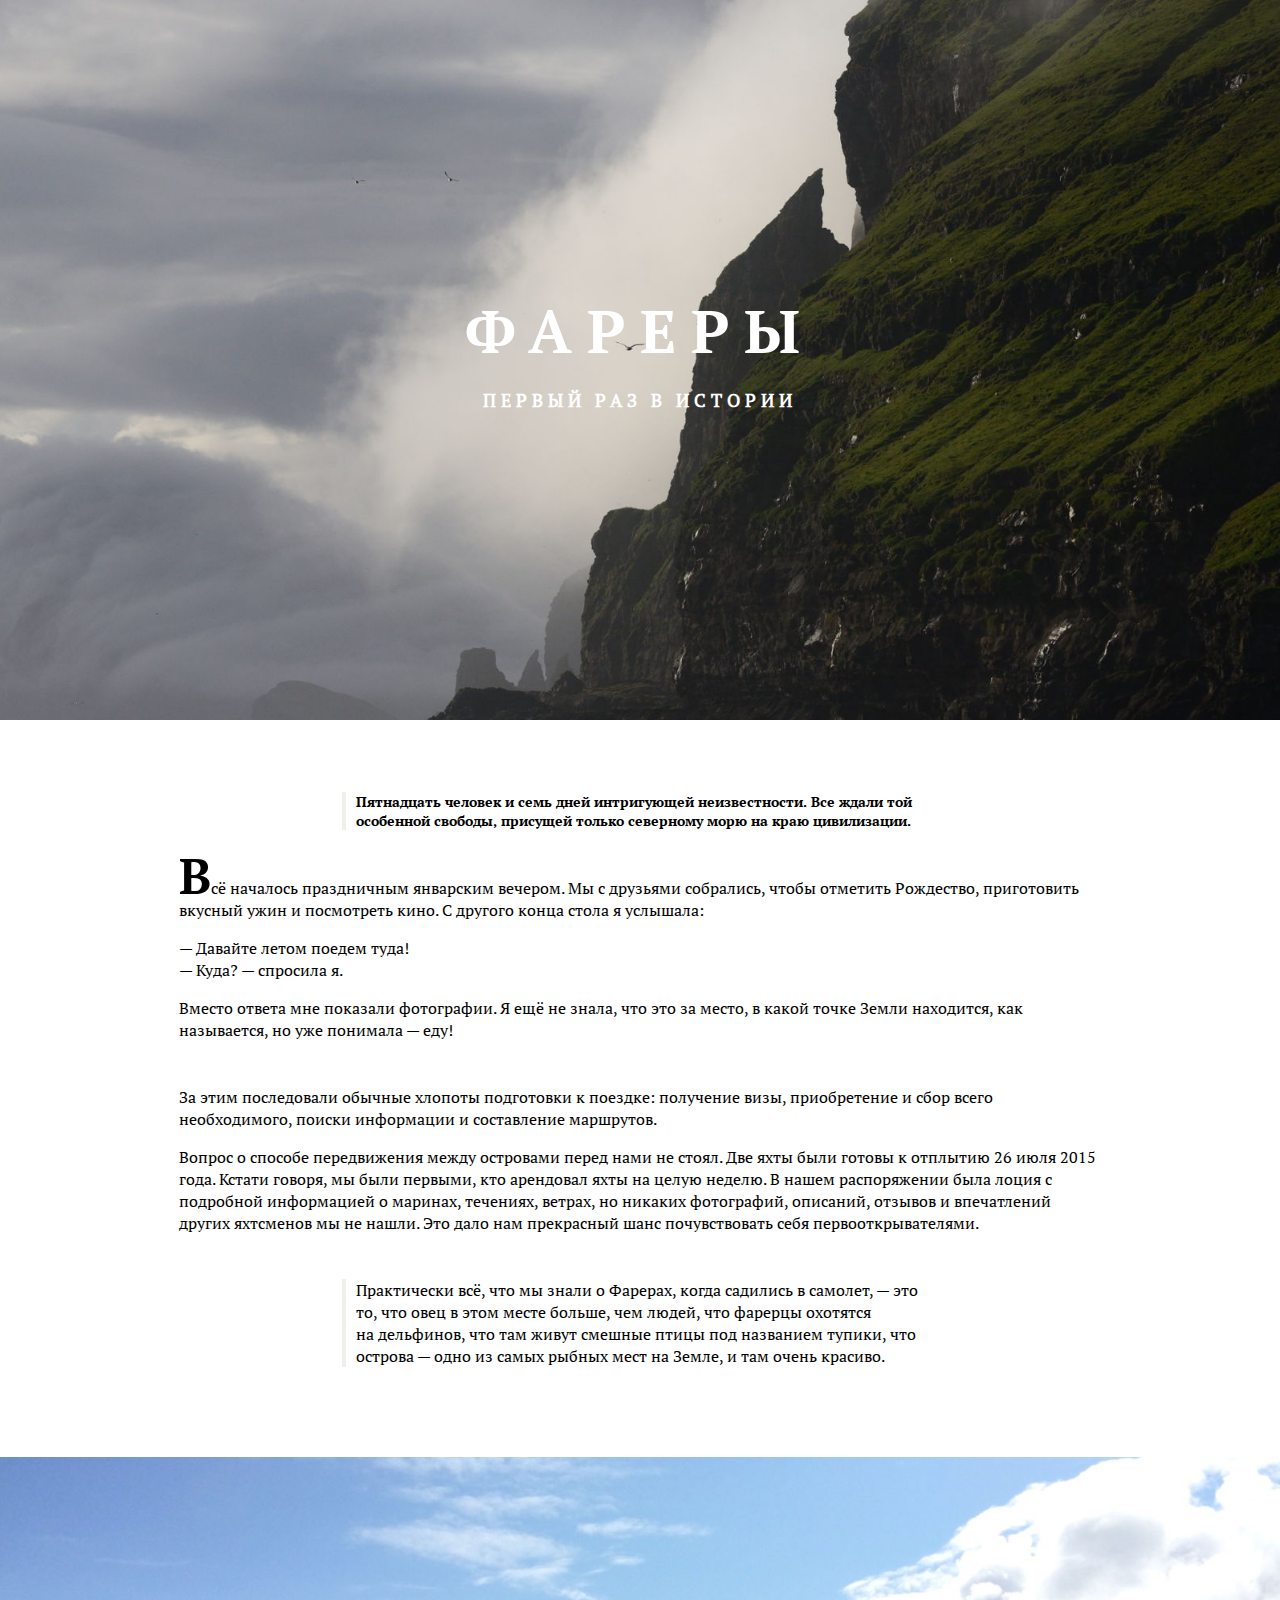
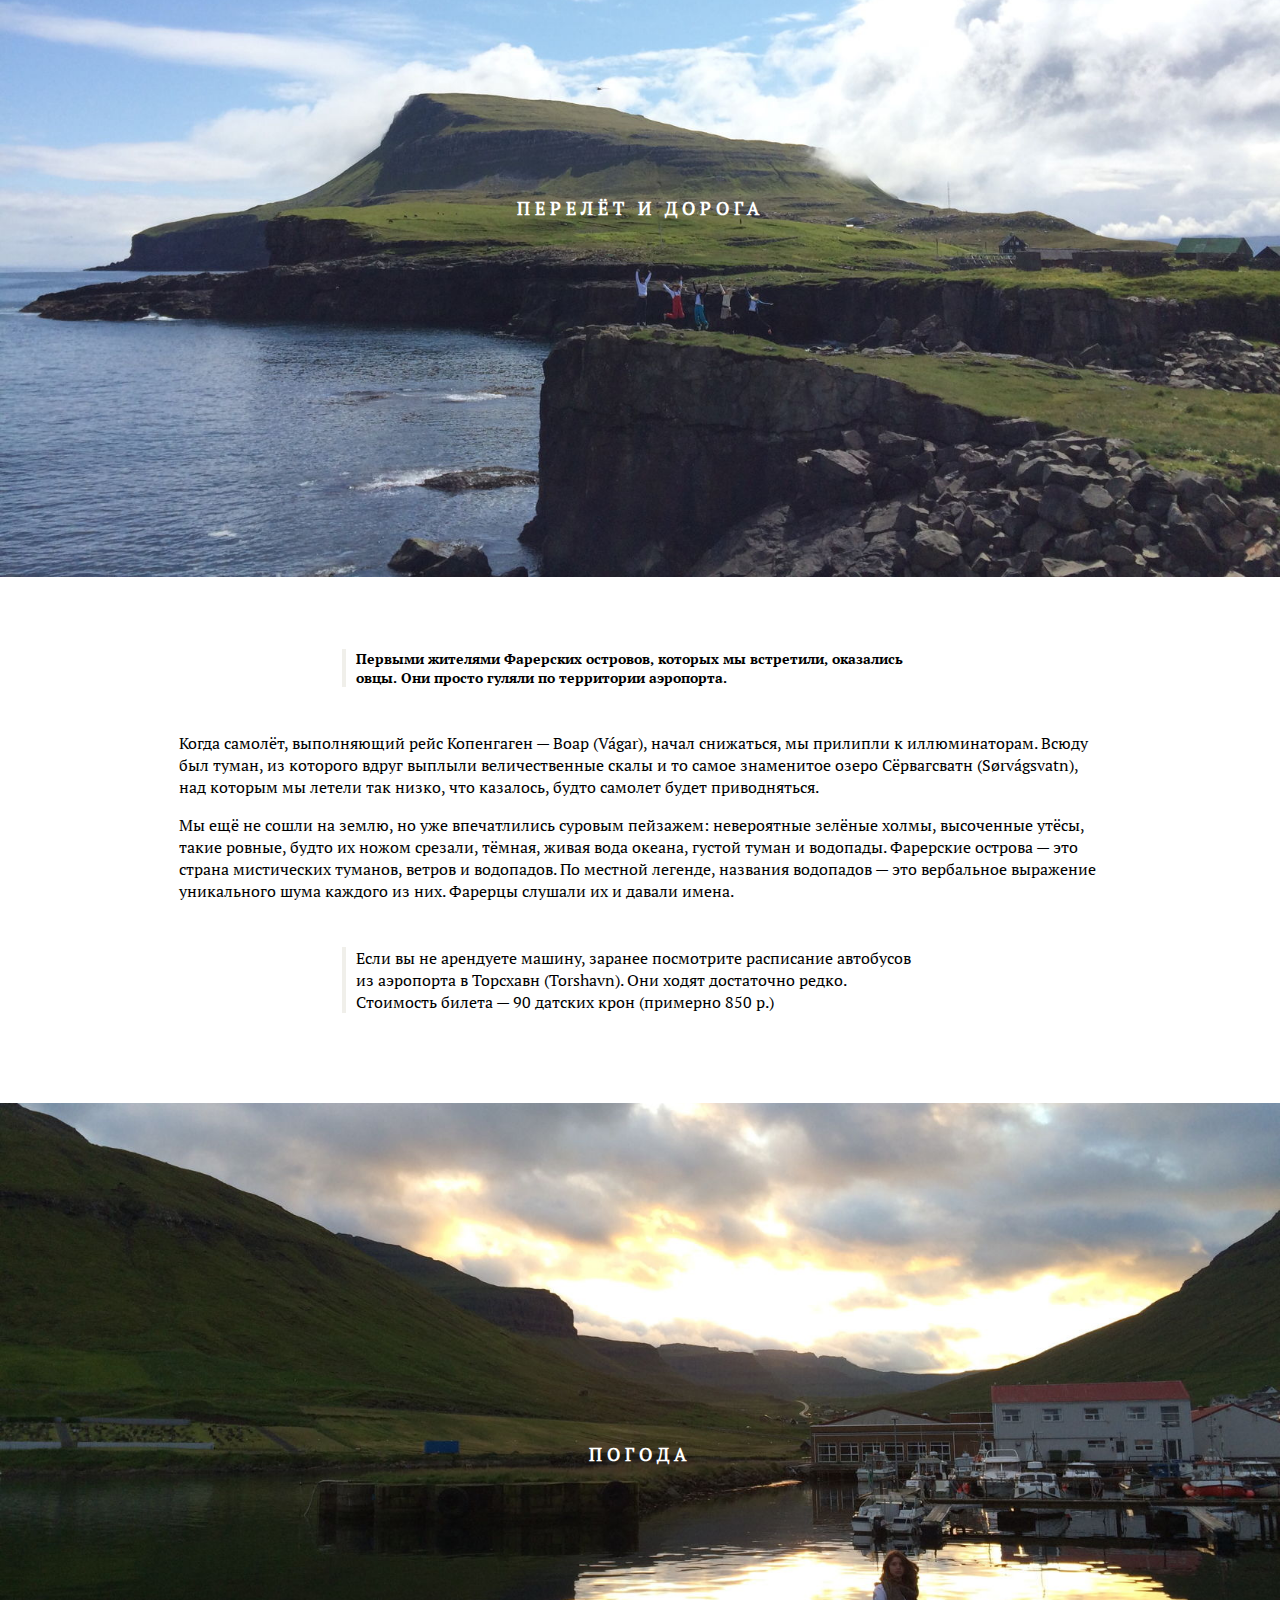
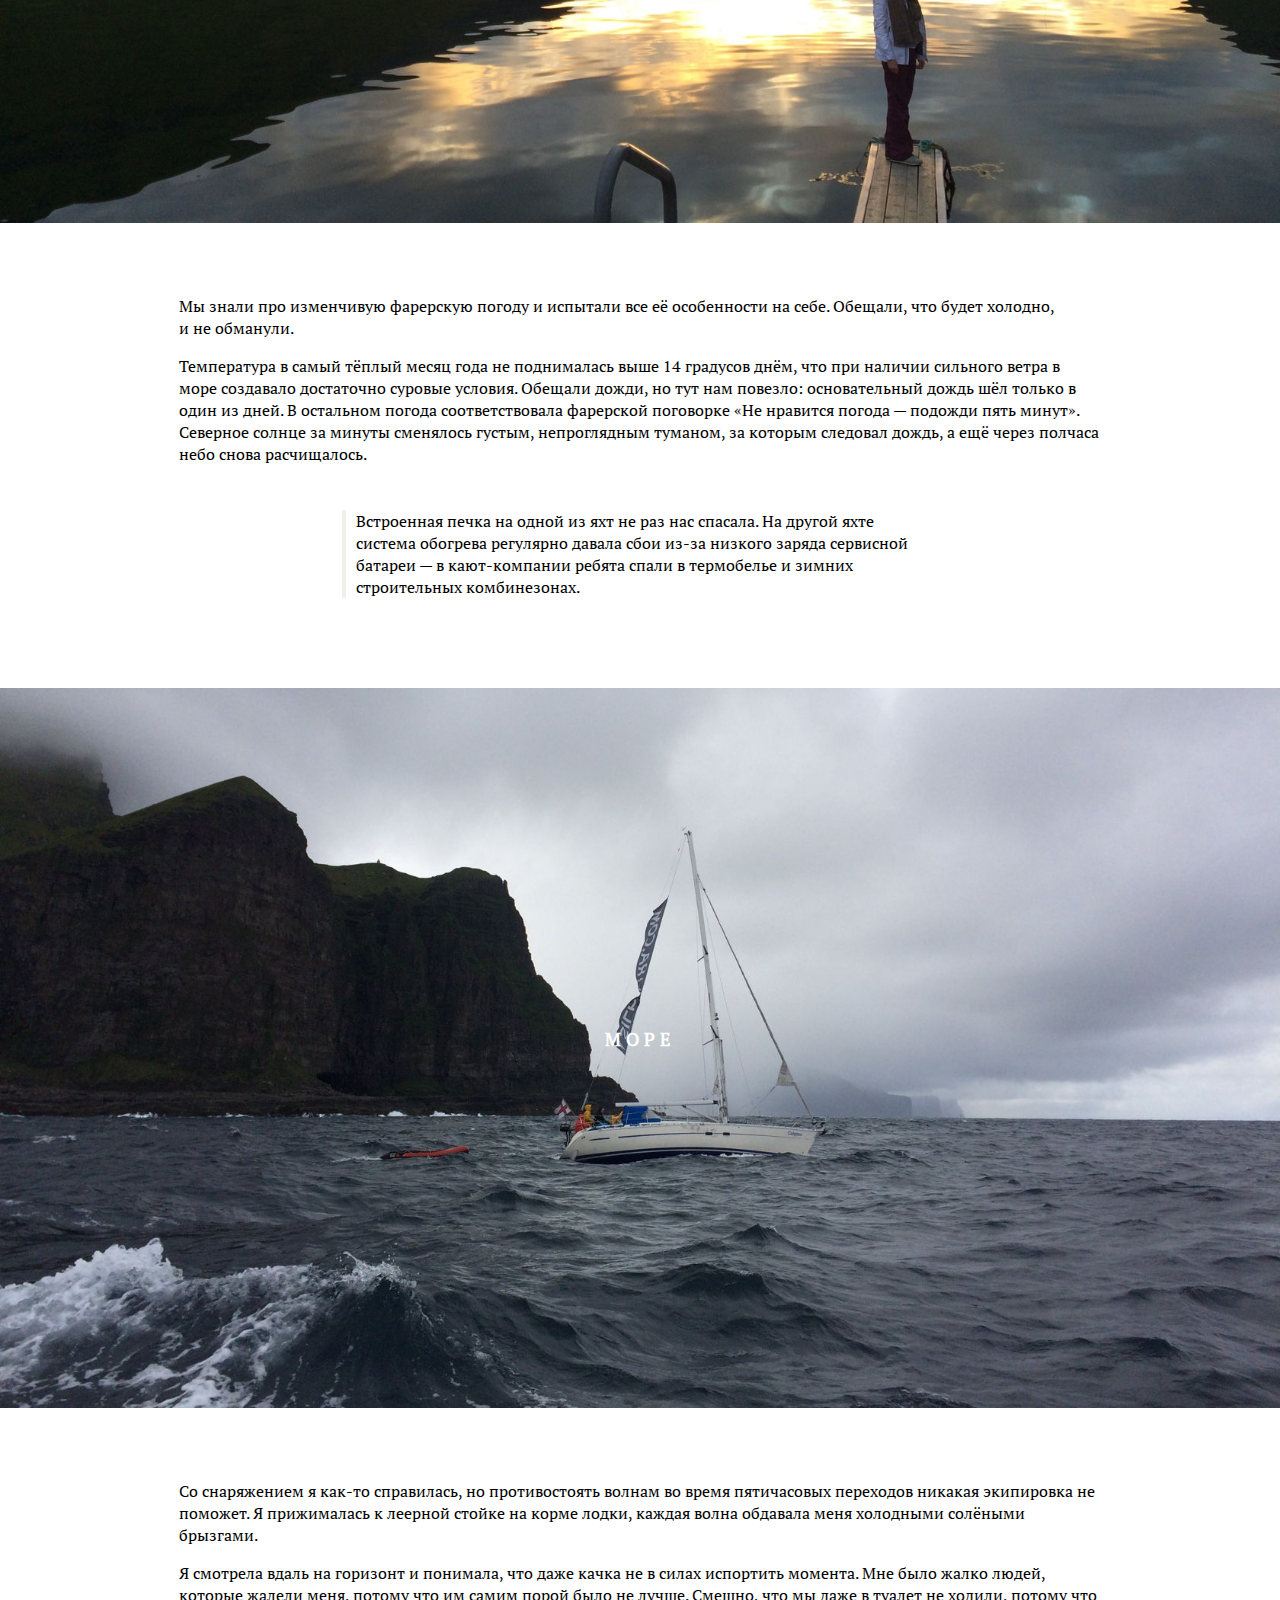
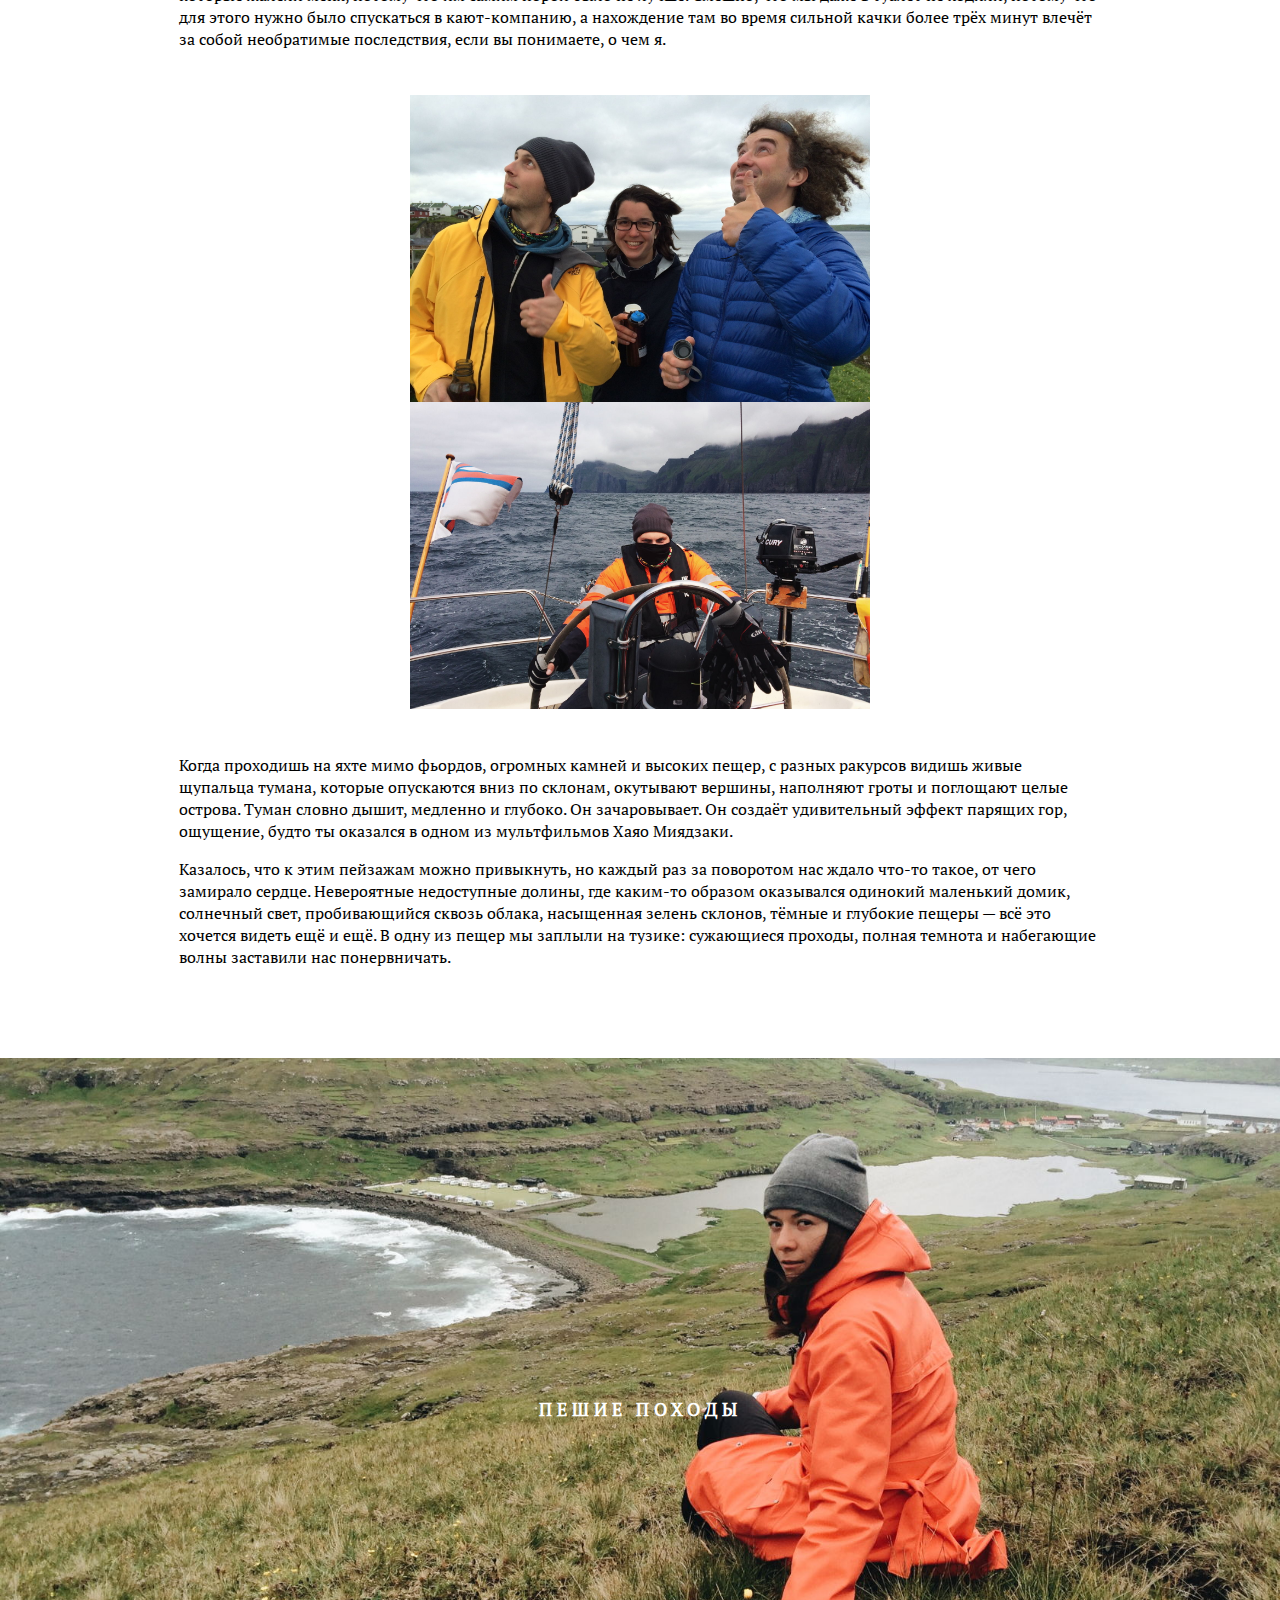
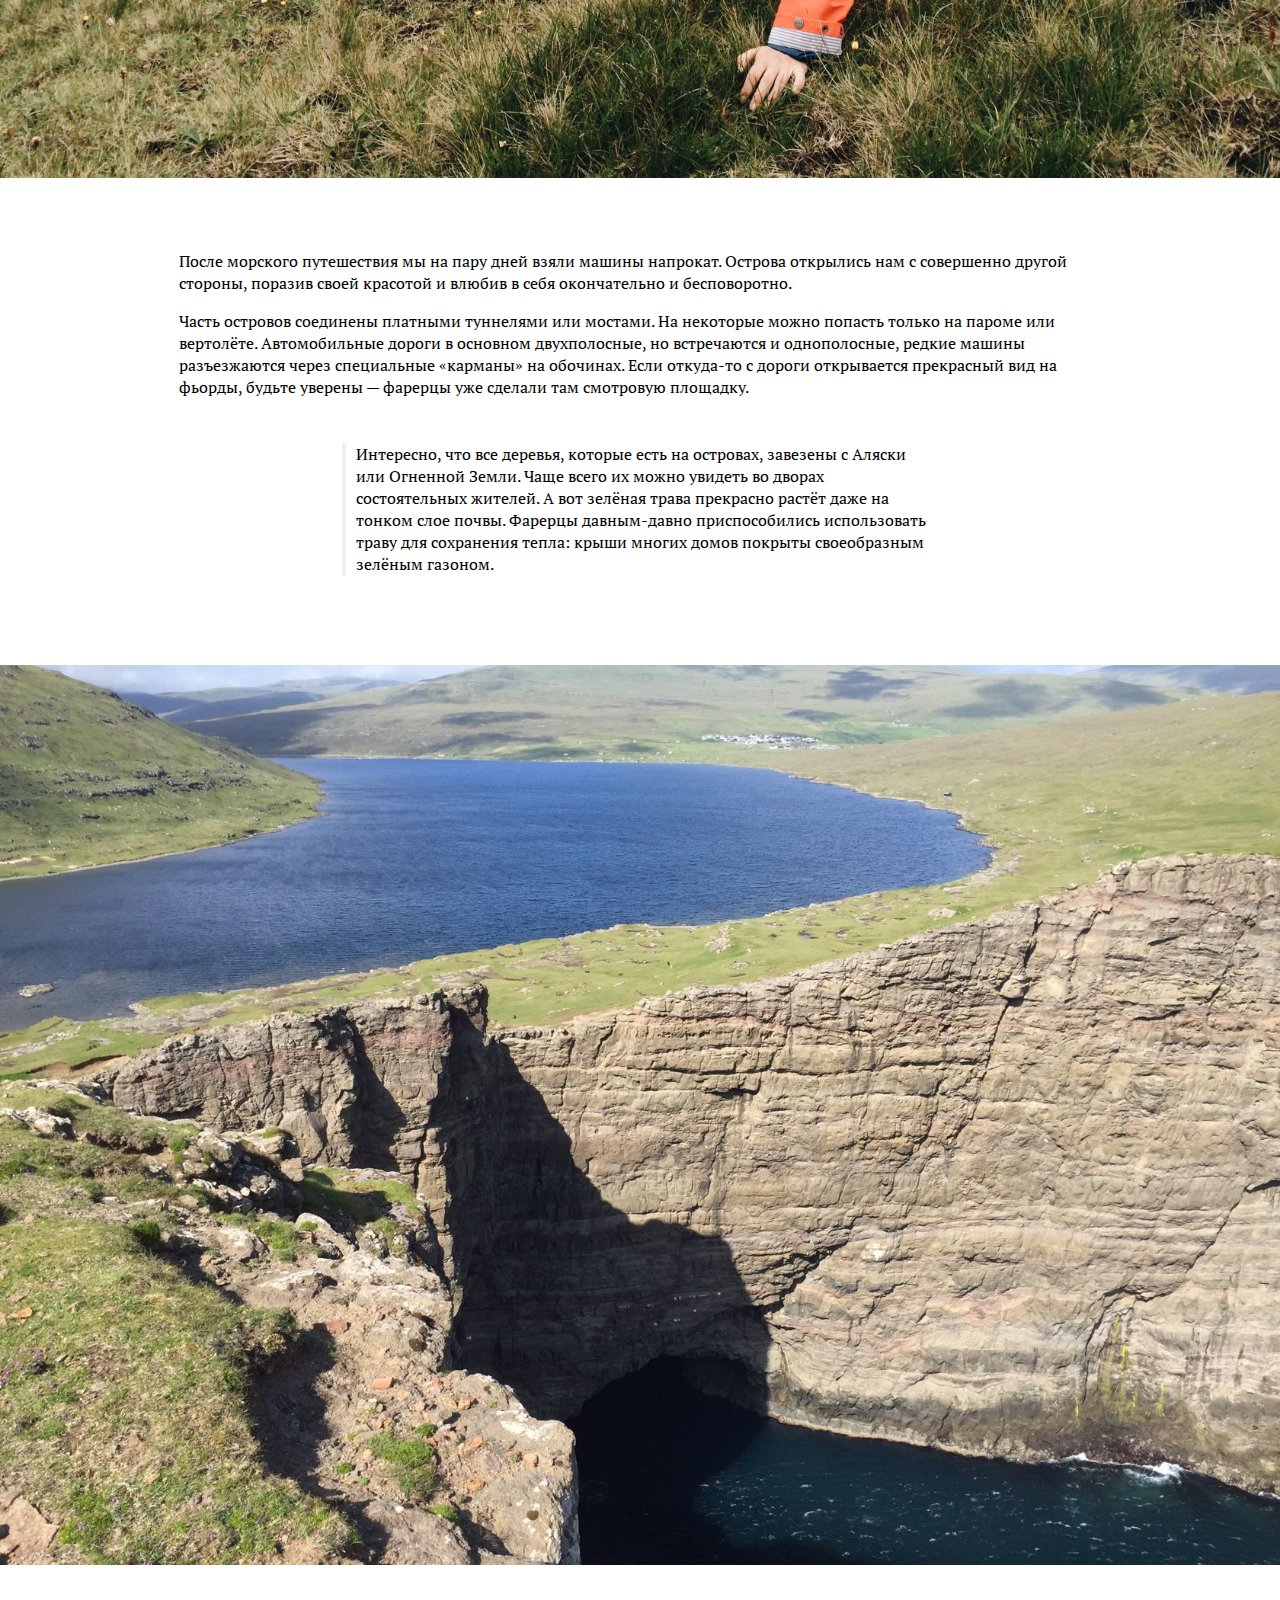
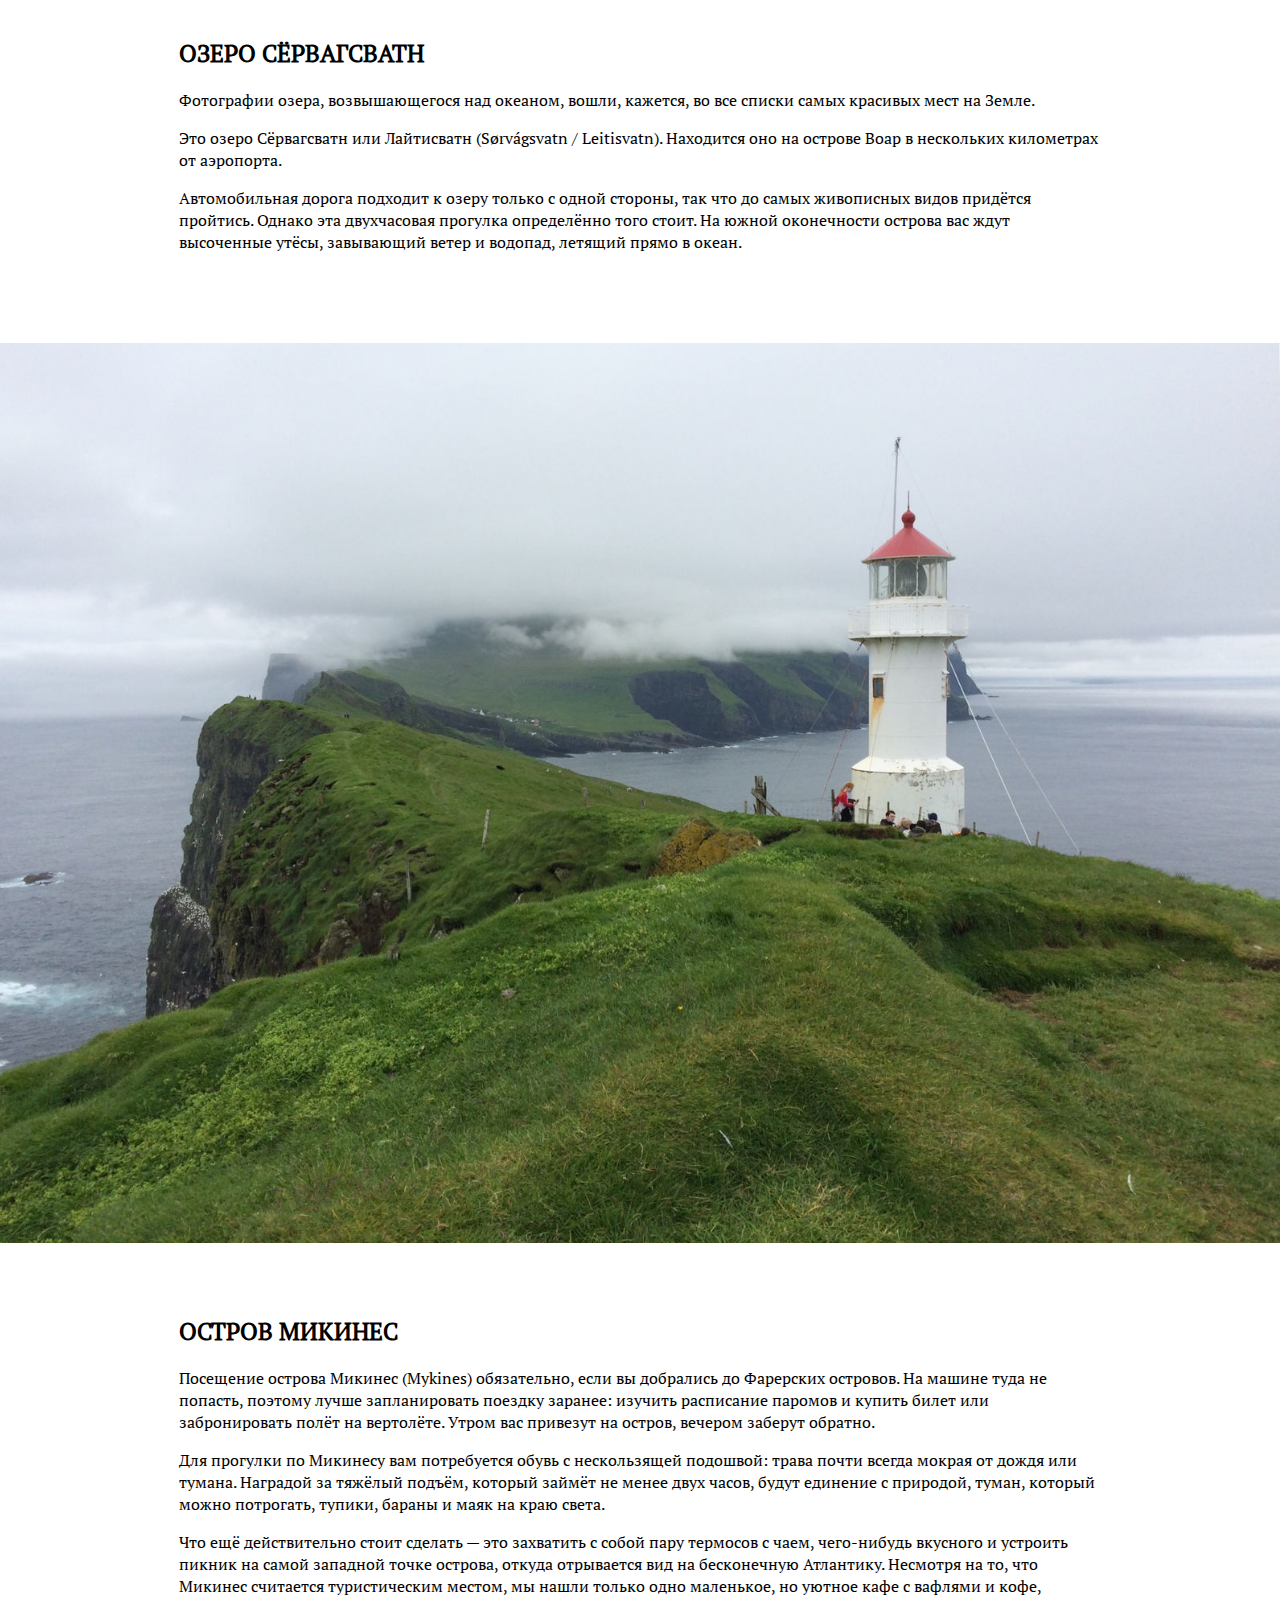
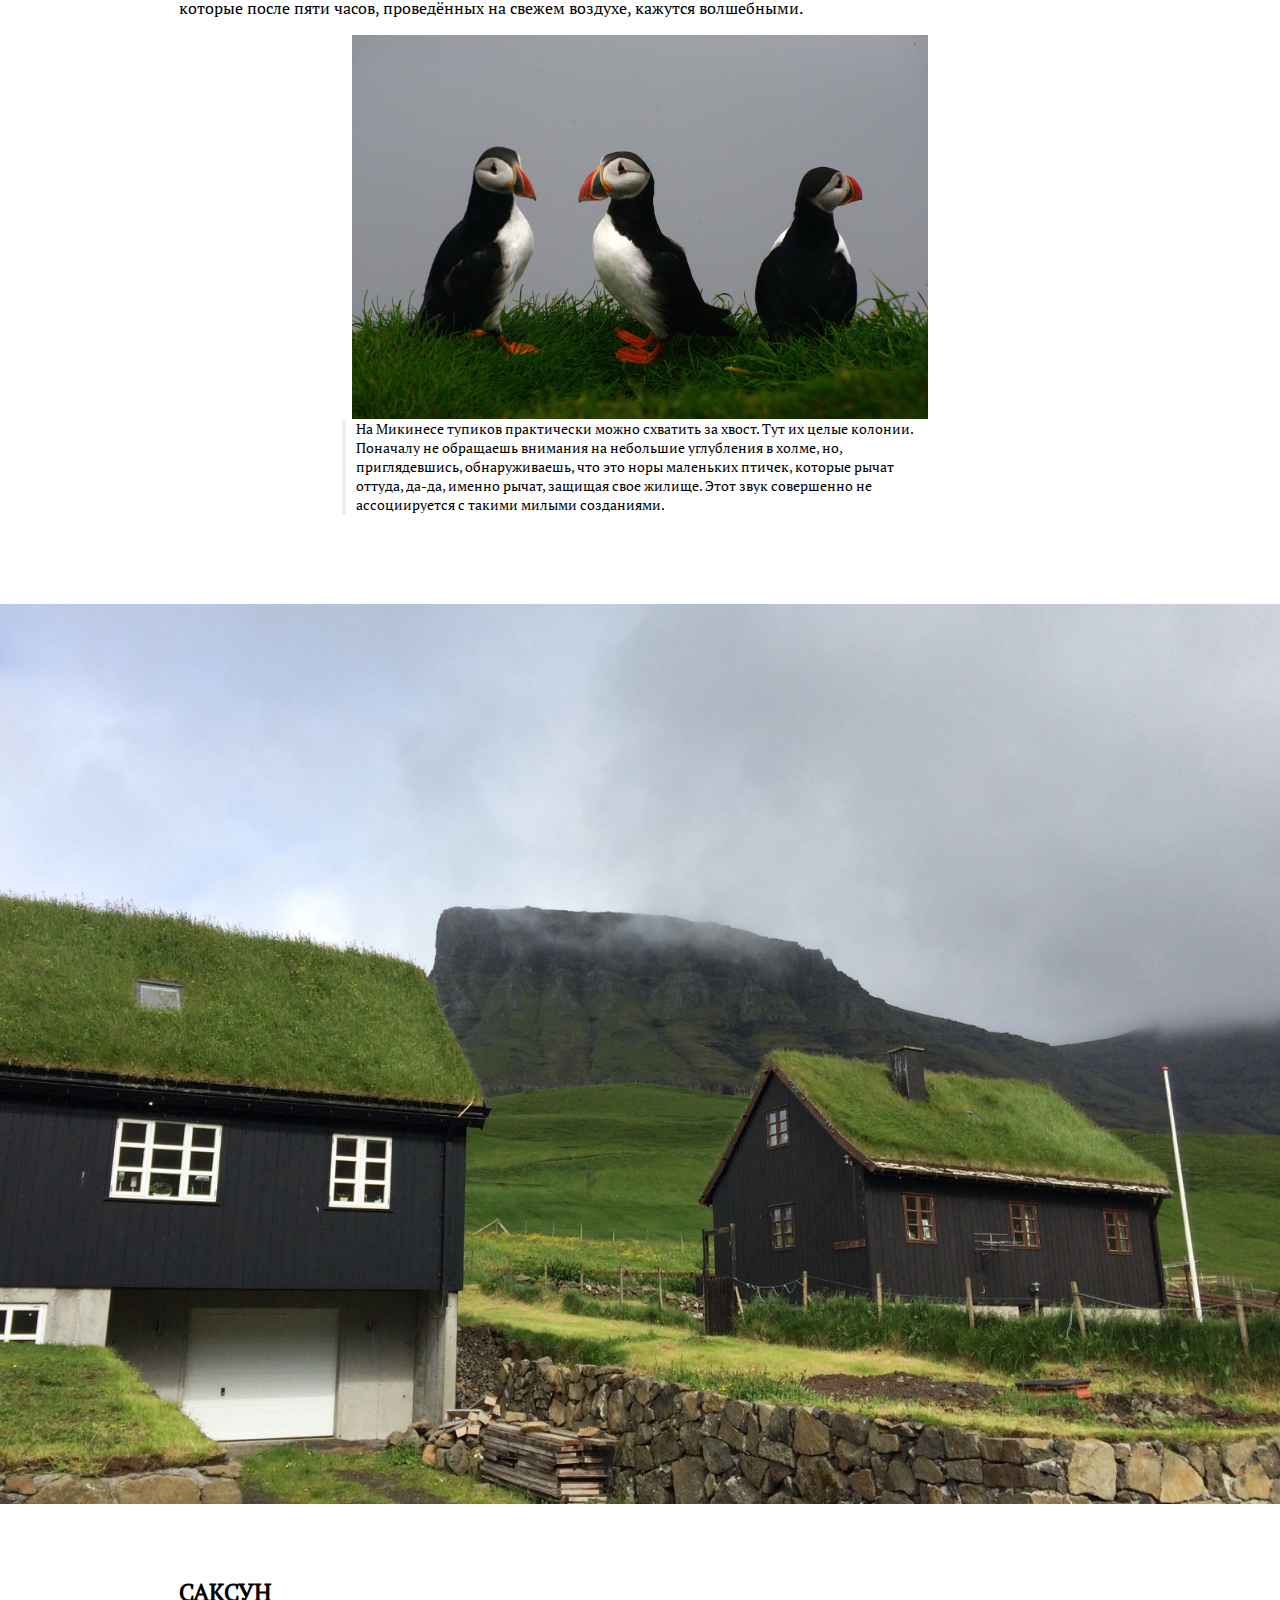
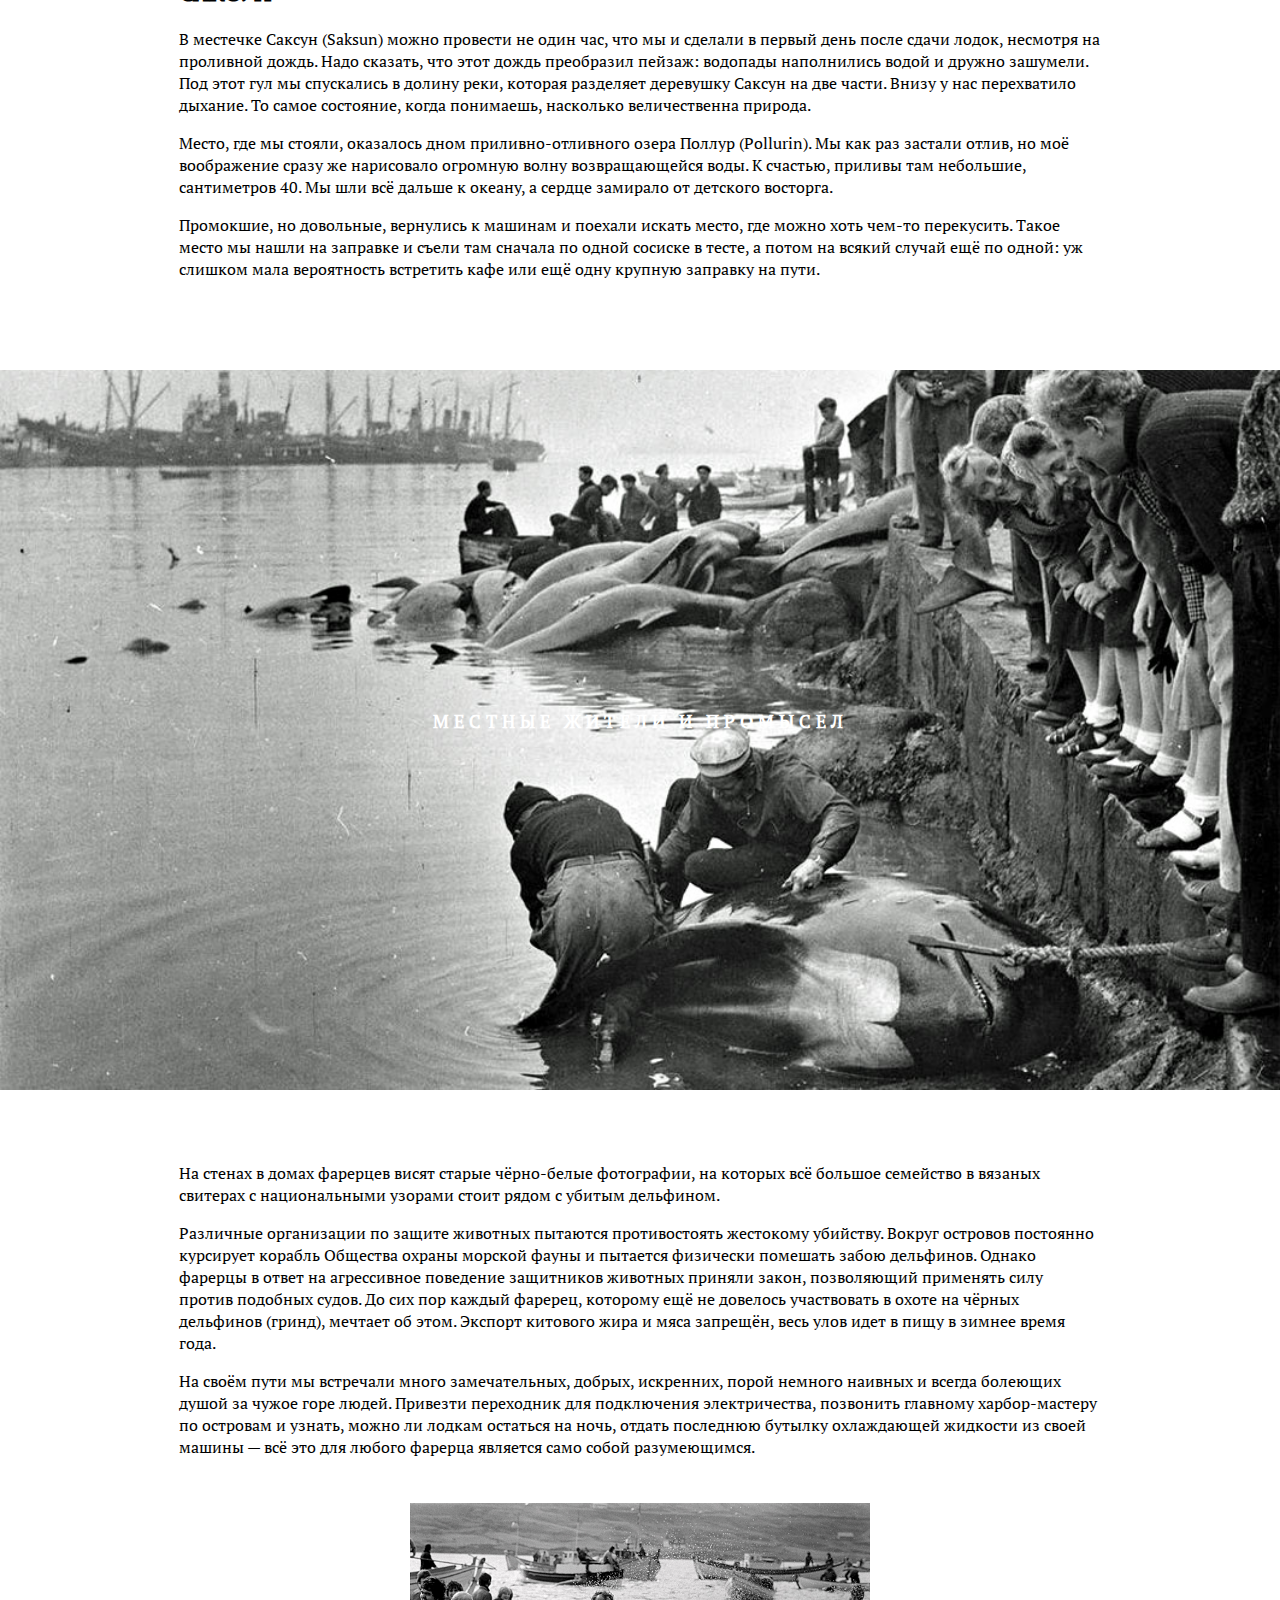
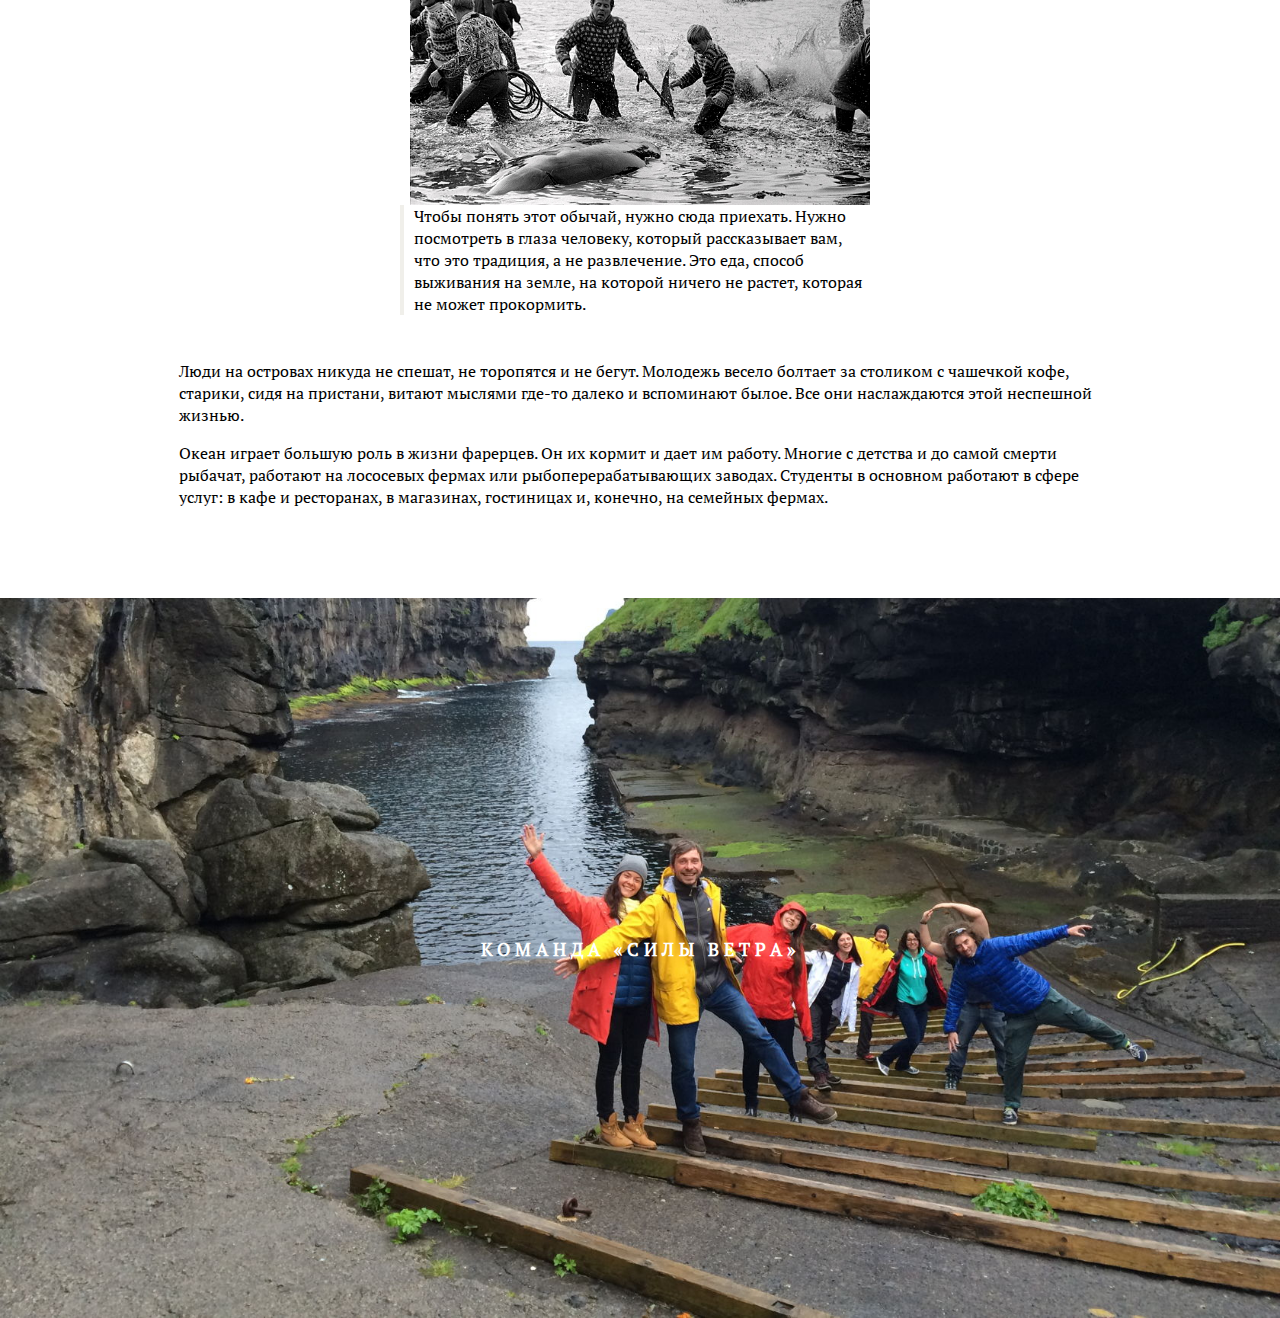
==== articles.html @ 1f93b48a "update" ====
<html><head>
    <meta charset="utf-8">
    <link rel="stylesheet" href="articles.css">
    <meta name="viewport" content="width=device-width">
    <meta name="robots" content="noindex">
</head>
<body>
    <div class="articles">
		<div class="article">
            <div class="article__header ">
				<div class="article__header-image   image-fixed" style="background-image:url('article-images/article-1__header.jpeg')">
				</div>
				<div class="article-header__content">
					<div class="article-header__middle">
						<h1 class="article-header__content-firstText">ФАРЕРЫ</h1>  
						<h3 class="article-header__content-secondText">ПЕРВЫЙ РАЗ В ИСТОРИИ</h3>  
						<div class="article-header__content-footer">
							<div class="article-header__content-link">
								<a href=""></a>
							</div>  
							<div class="article-header__content-author"></div>  
						</div>  
					</div>
				</div>
			</div>
            <div class="article__context ">
				<div class="article__text-header hide">
					<h2>undefined</h2>
				</div>
                <div class="article__feature article__feature-top  text-bold  ">
					<div class="article__feature-text">Пятнадцать человек и семь дней интригующей неизвестности. Все ждали той особенной свободы, присущей только северному морю на краю цивилизации.</div>
                </div>
                <div class="article__text upFirstLetter">
					<p>Всё началось праздничным январским вечером. Мы&nbsp;с&nbsp;друзьями собрались, чтобы отметить Рождество, приготовить вкусный ужин и&nbsp;посмотреть кино. С другого конца стола я услышала:</p><p>— Давайте летом поедем туда!<br>
            — Куда? — спросила я.</p><p>Вместо ответа мне показали фотографии. Я ещё не знала, что&nbsp;это&nbsp;за&nbsp;место, в какой точке Земли находится, как называется, но&nbsp;уже&nbsp;понимала — еду!</p><div class="article__feature article__feature-center article__feature-center-small"></div><p>За этим последовали обычные хлопоты подготовки к поездке: получение визы, приобретение и сбор всего необходимого, поиски информации и составление маршрутов.</p><p>Вопрос о способе передвижения между островами перед нами не стоял. Две яхты были готовы к отплытию 26 июля 2015 года. Кстати говоря, мы были первыми, кто арендовал яхты на целую неделю. В нашем распоряжении была лоция с подробной информацией о&nbsp;маринах, течениях, ветрах, но никаких фотографий, описаний, отзывов и впечатлений других яхтсменов мы не нашли. Это дало нам прекрасный шанс почувствовать себя первооткрывателями.</p>
				</div>
				<div class="article__feature article__feature-top article__feature-top-bottom  text-bold  hide-768">
					<div class="article__feature-text">Пятнадцать человек и семь дней интригующей неизвестности. Все ждали той особенной свободы, присущей только северному морю на краю цивилизации.</div>
                </div>
                <div class="article__feature article__feature-bottom ">
					<div class="article__feature-text">Практически всё, что мы знали о&nbsp;Фарерах, когда садились в самолет, — это то, что овец в этом месте больше, чем людей, что&nbsp;фарерцы охотятся на&nbsp;дельфинов, что там живут смешные птицы под названием тупики, что острова — одно из самых рыбных мест на Земле, и&nbsp;там очень красиво.</div>
                </div>
            </div>
        </div>
    
		<div class="article">
            <div class="article__header ">
				<div class="article__header-image   " style="background-image:url('article-images/article-2__header.jpeg')">
				</div>
				<div class="article-header__content">
					<div class="article-header__middle">
						<h1 class="article-header__content-firstText"></h1>  
						<h3 class="article-header__content-secondText">ПЕРЕЛЁТ И&nbsp;ДОРОГА</h3>  
						<div class="article-header__content-footer">
							<div class="article-header__content-link">
								<a href=""></a>
							</div>  
							<div class="article-header__content-author"></div>  
						</div>  
					</div>
				</div>
			</div>
            <div class="article__context ">
				<div class="article__text-header hide">
					<h2>undefined</h2>
				</div>
                <div class="article__feature article__feature-top  text-bold  ">
					<div class="article__feature-text">Первыми жителями Фарерских островов, которых мы встретили, оказались овцы. Они просто гуляли по&nbsp;территории аэропорта.</div>
                </div>
                <div class="article__text ">
					<p>Когда самолёт, выполняющий рейс Копенгаген — Воар (Vágar), начал снижаться, мы прилипли к иллюминаторам. Всюду был туман, из которого вдруг выплыли величественные скалы и то самое знаменитое озеро Сёрвагсватн (Sørvágsvatn), над которым мы летели так низко, что казалось, будто самолет будет приводняться.</p><p>Мы ещё не&nbsp;сошли на землю, но уже впечатлились суровым пейзажем: невероятные зелёные холмы, высоченные утёсы, такие ровные, будто их ножом срезали, тёмная, живая вода океана, густой туман и водопады. Фарерские острова — это страна мистических туманов, ветров и водопадов. По местной легенде, названия водопадов — это вербальное выражение уникального шума каждого из них. Фарерцы слушали их и&nbsp;давали имена.</p>
				</div>
				<div class="article__feature article__feature-top article__feature-top-bottom  text-bold  hide-768">
					<div class="article__feature-text">Первыми жителями Фарерских островов, которых мы встретили, оказались овцы. Они просто гуляли по&nbsp;территории аэропорта.</div>
                </div>
                <div class="article__feature article__feature-bottom ">
					<div class="article__feature-text">Если вы не арендуете машину, заранее посмотрите расписание автобусов из аэропорта в Торсхавн (Torshavn). Они ходят достаточно редко. Стоимость билета — 90&nbsp;датских крон (примерно 850&nbsp;р.)</div>
                </div>
            </div>
        </div>
    
		<div class="article">
            <div class="article__header ">
				<div class="article__header-image   " style="background-image:url('article-images/article-3__header.jpeg')">
				</div>
				<div class="article-header__content">
					<div class="article-header__middle">
						<h1 class="article-header__content-firstText"></h1>  
						<h3 class="article-header__content-secondText">ПОГОДА</h3>  
						<div class="article-header__content-footer">
							<div class="article-header__content-link">
								<a href=""></a>
							</div>  
							<div class="article-header__content-author"></div>  
						</div>  
					</div>
				</div>
			</div>
            <div class="article__context ">
				<div class="article__text-header hide">
					<h2>undefined</h2>
				</div>
                <div class="article__feature article__feature-top   ">
					
                </div>
                <div class="article__text ">
					<p>Мы знали про изменчивую фарерскую погоду и испытали все её особенности на себе. Обещали, что будет холодно, и&nbsp;не&nbsp;обманули.</p><p>Температура в самый тёплый месяц года не поднималась выше 14 градусов днём, что при наличии сильного ветра в море создавало достаточно суровые условия. Обещали дожди, но тут нам повезло: основательный дождь шёл только в один из дней. В остальном погода соответствовала фарерской поговорке «Не нравится погода — подожди пять минут». Северное солнце за минуты сменялось густым, непроглядным туманом, за которым следовал дождь, а ещё через полчаса небо снова расчищалось.</p>
				</div>
				<div class="article__feature article__feature-top article__feature-top-bottom   hide-768">
					
                </div>
                <div class="article__feature article__feature-bottom ">
					<div class="article__feature-text">Встроенная печка на одной из яхт не раз нас спасала. На другой яхте система обогрева регулярно давала сбои из-за низкого заряда сервисной батареи — в кают-компании ребята спали в термобелье и зимних строительных комбинезонах.</div>
                </div>
            </div>
        </div>
    
		<div class="article">
            <div class="article__header ">
				<div class="article__header-image   " style="background-image:url('article-images/article-4__header.jpeg')">
				</div>
				<div class="article-header__content">
					<div class="article-header__middle">
						<h1 class="article-header__content-firstText"></h1>  
						<h3 class="article-header__content-secondText">МОРЕ</h3>  
						<div class="article-header__content-footer">
							<div class="article-header__content-link">
								<a href=""></a>
							</div>  
							<div class="article-header__content-author"></div>  
						</div>  
					</div>
				</div>
			</div>
            <div class="article__context ">
				<div class="article__text-header hide">
					<h2>undefined</h2>
				</div>
                <div class="article__feature article__feature-top   hide-768 ">
					<img class="article__feature-image" srcset="article-images/article-4__featureTop-1.jpeg"><img class="article__feature-image" srcset="article-images/article-4__featureTop-2.jpeg">
                </div>
                <div class="article__text ">
					<p>Со снаряжением я как-то справилась, но противостоять волнам во время пятичасовых переходов никакая экипировка не поможет. Я прижималась к леерной стойке на корме лодки, каждая волна обдавала меня холодными солёными брызгами.</p><p>Я смотрела вдаль на горизонт и понимала, что даже качка не в силах испортить момента. Мне было жалко людей, которые жалели меня, потому что им самим порой было не лучше. Смешно, что мы даже в туалет не ходили, потому что для этого нужно было спускаться в кают-компанию, а нахождение там во время сильной качки более трёх минут влечёт за собой необратимые последствия, если вы понимаете, о чем я.</p><div class="article__feature article__feature-center article__feature-center-small"><img class="article__feature-image" srcset="article-images/article-4__featureTop-1.jpeg"><img class="article__feature-image" srcset="article-images/article-4__featureTop-2.jpeg"></div><p>Когда проходишь на яхте мимо фьордов, огромных камней и высоких пещер, с разных ракурсов видишь живые щупальца тумана, которые опускаются вниз по склонам, окутывают вершины, наполняют гроты и поглощают целые острова. Туман словно дышит, медленно и глубоко. Он зачаровывает. Он создаёт удивительный эффект парящих гор, ощущение, будто ты оказался в одном из мультфильмов Хаяо Миядзаки.</p><p>Казалось, что к этим пейзажам можно привыкнуть, но каждый раз за поворотом нас ждало что-то такое, от чего замирало сердце. Невероятные недоступные долины, где каким-то образом оказывался одинокий маленький домик, солнечный свет, пробивающийся сквозь облака, насыщенная зелень склонов, тёмные и глубокие пещеры — всё это хочется видеть ещё и ещё. В одну из пещер мы заплыли на тузике: сужающиеся проходы, полная темнота и набегающие волны заставили нас понервничать.</p>
				</div>
				<div class="article__feature article__feature-top article__feature-top-bottom   hide-768 hide-768">
					<img class="article__feature-image" srcset="article-images/article-4__featureTop-1.jpeg"><img class="article__feature-image" srcset="article-images/article-4__featureTop-2.jpeg">
                </div>
                <div class="article__feature article__feature-bottom  hide-768">
					<div class="article__feature-text">Меня удивил и поразил океан. Его воды полны невидимой жизни и силы. Иногда становилось не по себе от&nbsp;ощущения, что мы здесь с ним один на&nbsp;один.</div>
                </div>
            </div>
        </div>
    
		<div class="article">
            <div class="article__header ">
				<div class="article__header-image   " style="background-image:url('article-images/article-5__header.jpeg')">
				</div>
				<div class="article-header__content">
					<div class="article-header__middle">
						<h1 class="article-header__content-firstText"></h1>  
						<h3 class="article-header__content-secondText">ПЕШИЕ ПОХОДЫ</h3>  
						<div class="article-header__content-footer">
							<div class="article-header__content-link">
								<a href=""></a>
							</div>  
							<div class="article-header__content-author"></div>  
						</div>  
					</div>
				</div>
			</div>
            <div class="article__context ">
				<div class="article__text-header hide">
					<h2>undefined</h2>
				</div>
                <div class="article__feature article__feature-top   ">
					
                </div>
                <div class="article__text ">
					<p>После морского путешествия мы на пару дней взяли машины напрокат. Острова открылись нам с совершенно другой стороны, поразив своей красотой и влюбив в себя окончательно и бесповоротно.</p><p>Часть островов соединены платными туннелями или мостами. На некоторые можно попасть только на пароме или вертолёте. Автомобильные дороги в основном двухполосные, но встречаются и однополосные, редкие машины разъезжаются через специальные «карманы» на обочинах. Если откуда-то с дороги открывается прекрасный вид на фьорды, будьте уверены — фарерцы уже сделали там смотровую площадку.</p>
				</div>
				<div class="article__feature article__feature-top article__feature-top-bottom   hide-768">
					
                </div>
                <div class="article__feature article__feature-bottom ">
					<div class="article__feature-text">Интересно, что все деревья, которые есть на островах, завезены с Аляски или Огненной Земли. Чаще всего их можно увидеть во дворах состоятельных жителей. А вот зелёная трава прекрасно растёт даже на тонком слое почвы. Фарерцы давным-давно приспособились использовать траву для сохранения тепла: крыши многих домов покрыты своеобразным зелёным газоном.</div>
                </div>
            </div>
        </div>
    
		<div class="article">
            <div class="article__header article__header-w100">
				<div class="article__header-image  article__header-w100 " style="background-image:url('article-images/article-6__header.jpeg')">
				</div>
				<div class="article-header__content">
					<div class="article-header__middle">
						<h1 class="article-header__content-firstText"></h1>  
						<h3 class="article-header__content-secondText"></h3>  
						<div class="article-header__content-footer">
							<div class="article-header__content-link">
								<a href=""></a>
							</div>  
							<div class="article-header__content-author"></div>  
						</div>  
					</div>
				</div>
			</div>
            <div class="article__context ">
				<div class="article__text-header ">
					<h2>ОЗЕРО СЁРВАГСВАТН</h2>
				</div>
                <div class="article__feature article__feature-top   hide-768">
					
                </div>
                <div class="article__text ">
					<p>Фотографии озера, возвышающегося над океаном, вошли, кажется, во все списки самых красивых мест на Земле.</p><p>Это озеро Сёрвагсватн или Лайтисватн (Sørvágsvatn / Leitisvatn). Находится оно на острове Воар в нескольких километрах от аэропорта.</p><p>Автомобильная дорога подходит к озеру только с одной стороны, так что до самых живописных видов придётся пройтись. Однако эта двухчасовая прогулка определённо того стоит. На южной оконечности острова вас ждут высоченные утёсы, завывающий ветер и водопад, летящий прямо в океан.</p>
				</div>
				<div class="article__feature article__feature-top article__feature-top-bottom   ">
					
                </div>
                <div class="article__feature article__feature-bottom ">
					
                </div>
            </div>
        </div>
    
		<div class="article">
            <div class="article__header article__header-w100">
				<div class="article__header-image  article__header-w100 " style="background-image:url('article-images/article-7__header.jpeg')">
				</div>
				<div class="article-header__content">
					<div class="article-header__middle">
						<h1 class="article-header__content-firstText"></h1>  
						<h3 class="article-header__content-secondText"></h3>  
						<div class="article-header__content-footer">
							<div class="article-header__content-link">
								<a href=""></a>
							</div>  
							<div class="article-header__content-author"></div>  
						</div>  
					</div>
				</div>
			</div>
            <div class="article__context ">
				<div class="article__text-header ">
					<h2>ОСТРОВ МИКИНЕС</h2>
				</div>
                <div class="article__feature article__feature-top  text-small  hide-768">
					<img class="article__feature-image" srcset="article-images/article-7__featureTop-1.jpeg"><div class="article__feature-text">На Микинесе тупиков практически можно схватить за хвост. Тут их целые колонии. Поначалу не обращаешь внимания на небольшие углубления в холме, но, приглядевшись, обнаруживаешь, что это норы маленьких птичек, которые рычат оттуда, да-да, именно рычат, защищая свое жилище. Этот звук совершенно не ассоциируется с такими милыми созданиями.</div>
                </div>
                <div class="article__text ">
					<p>Посещение острова Микинес (Mykines) обязательно, если вы добрались до Фарерских островов. На машине туда не попасть, поэтому лучше запланировать поездку заранее: изучить расписание паромов и купить билет или забронировать полёт на вертолёте. Утром вас привезут на остров, вечером заберут обратно.</p><p>Для прогулки по Микинесу вам потребуется обувь с нескользящей подошвой: трава почти всегда мокрая от дождя или тумана. Наградой за тяжёлый подъём, который займёт не менее двух часов, будут единение с природой, туман, который можно потрогать, тупики, бараны и маяк на краю света.</p><p>Что ещё действительно стоит сделать — это захватить с собой пару термосов с чаем, чего-нибудь вкусного и устроить пикник на самой западной точке острова, откуда отрывается вид на бесконечную Атлантику. Несмотря на то, что Микинес считается туристическим местом, мы нашли только одно маленькое, но уютное кафе с вафлями и кофе, которые после пяти часов, проведённых на свежем воздухе, кажутся волшебными.</p>
				</div>
				<div class="article__feature article__feature-top article__feature-top-bottom  text-small  ">
					<img class="article__feature-image" srcset="article-images/article-7__featureTop-1.jpeg"><div class="article__feature-text">На Микинесе тупиков практически можно схватить за хвост. Тут их целые колонии. Поначалу не обращаешь внимания на небольшие углубления в холме, но, приглядевшись, обнаруживаешь, что это норы маленьких птичек, которые рычат оттуда, да-да, именно рычат, защищая свое жилище. Этот звук совершенно не ассоциируется с такими милыми созданиями.</div>
                </div>
                <div class="article__feature article__feature-bottom ">
					
                </div>
            </div>
        </div>
    
		<div class="article">
            <div class="article__header article__header-w100">
				<div class="article__header-image  article__header-w100 " style="background-image:url('article-images/article-8__header.jpeg')">
				</div>
				<div class="article-header__content">
					<div class="article-header__middle">
						<h1 class="article-header__content-firstText"></h1>  
						<h3 class="article-header__content-secondText"></h3>  
						<div class="article-header__content-footer">
							<div class="article-header__content-link">
								<a href=""></a>
							</div>  
							<div class="article-header__content-author"></div>  
						</div>  
					</div>
				</div>
			</div>
            <div class="article__context ">
				<div class="article__text-header ">
					<h2>САКСУН</h2>
				</div>
                <div class="article__feature article__feature-top   hide-768">
					
                </div>
                <div class="article__text ">
					<p>В местечке Саксун (Saksun) можно провести не один час, что мы и сделали в первый день после сдачи лодок, несмотря на проливной дождь. Надо сказать, что этот дождь преобразил пейзаж: водопады наполнились водой и дружно зашумели. Под этот гул мы спускались в долину реки, которая разделяет деревушку Саксун на две части. Внизу у нас перехватило дыхание. То самое состояние, когда понимаешь, насколько величественна природа.</p><p>Место, где мы стояли, оказалось дном приливно-отливного озера Поллур (Pollurin). Мы как раз застали отлив, но моё воображение сразу же нарисовало огромную волну возвращающейся воды. К счастью, приливы там небольшие, сантиметров 40. Мы шли всё дальше к океану, а сердце замирало от детского восторга.</p><p>Промокшие, но довольные, вернулись к машинам и поехали искать место, где можно хоть чем-то перекусить. Такое место мы нашли на заправке и съели там сначала по одной сосиске в тесте, а потом на всякий случай ещё по одной: уж слишком мала вероятность встретить кафе или ещё одну крупную заправку на пути.</p>
				</div>
				<div class="article__feature article__feature-top article__feature-top-bottom   ">
					
                </div>
                <div class="article__feature article__feature-bottom ">
					
                </div>
            </div>
        </div>
    
		<div class="article">
            <div class="article__header ">
				<div class="article__header-image   " style="background-image:url('article-images/article-9__header.jpeg')">
				</div>
				<div class="article-header__content">
					<div class="article-header__middle">
						<h1 class="article-header__content-firstText"></h1>  
						<h3 class="article-header__content-secondText">МЕСТНЫЕ ЖИТЕЛИ И ПРОМЫСЕЛ</h3>  
						<div class="article-header__content-footer">
							<div class="article-header__content-link">
								<a href=""></a>
							</div>  
							<div class="article-header__content-author"></div>  
						</div>  
					</div>
				</div>
			</div>
            <div class="article__context ">
				<div class="article__text-header hide">
					<h2></h2>
				</div>
                <div class="article__feature article__feature-top  text-small  hide-768 ">
					<img class="article__feature-image" srcset="article-images/article-9__featureTop-1.jpeg"><div class="article__feature-text">Чтобы понять этот обычай, нужно сюда приехать. Нужно посмотреть в глаза человеку, который рассказывает вам, что это традиция, а не развлечение. Это еда, способ выживания на земле, на которой ничего не растет, которая не может прокормить.</div>
                </div>
                <div class="article__text ">
					<p>На стенах в домах фарерцев висят старые чёрно-белые фотографии, на которых всё большое семейство в вязаных свитерах с национальными узорами стоит рядом с убитым дельфином.</p><p>Различные организации по защите животных пытаются противостоять жестокому убийству. Вокруг островов постоянно курсирует корабль Общества охраны морской фауны и пытается физически помешать забою дельфинов. Однако фарерцы в ответ на агрессивное поведение защитников животных приняли закон, позволяющий применять силу против подобных судов. До сих пор каждый фаререц, которому ещё не довелось участвовать в охоте на чёрных дельфинов (гринд), мечтает об этом. Экспорт китового жира и мяса запрещён, весь улов идет в пищу в зимнее время года.</p><p>На своём пути мы встречали много замечательных, добрых, искренних, порой немного наивных и всегда болеющих душой за чужое горе людей. Привезти переходник для подключения электричества, позвонить главному харбор-мастеру по островам и узнать, можно ли лодкам остаться на ночь, отдать последнюю бутылку охлаждающей жидкости из своей машины — всё это для любого фарерца является само собой разумеющимся.</p><div class="article__feature article__feature-center article__feature-center-small"><img class="article__feature-image" srcset="article-images/article-9__featureTop-1.jpeg"><div class="article__feature-text">Чтобы понять этот обычай, нужно сюда приехать. Нужно посмотреть в глаза человеку, который рассказывает вам, что это традиция, а не развлечение. Это еда, способ выживания на земле, на которой ничего не растет, которая не может прокормить.</div></div><p>Люди на островах никуда не спешат, не торопятся и не бегут. Молодежь весело болтает за столиком с чашечкой кофе, старики, сидя на пристани, витают мыслями где-то далеко и вспоминают былое. Все они наслаждаются этой неспешной жизнью.</p><p>Океан играет большую роль в жизни фарерцев. Он их кормит и дает им работу. Многие с детства и до самой смерти рыбачат, работают на лососевых фермах или рыбоперерабатывающих заводах. Студенты в основном работают в сфере услуг: в кафе и ресторанах, в магазинах, гостиницах и, конечно, на семейных фермах.</p>
				</div>
				<div class="article__feature article__feature-top article__feature-top-bottom  text-small  hide-768 hide-768">
					<img class="article__feature-image" srcset="article-images/article-9__featureTop-1.jpeg"><div class="article__feature-text">Чтобы понять этот обычай, нужно сюда приехать. Нужно посмотреть в глаза человеку, который рассказывает вам, что это традиция, а не развлечение. Это еда, способ выживания на земле, на которой ничего не растет, которая не может прокормить.</div>
                </div>
                <div class="article__feature article__feature-bottom  hide-768">
					<div class="article__feature-text">Фарерцы — удивительные, волшебные люди. Они не знают обмана, не понимают сарказма. Их дома, как и сердца, всегда открыты.</div>
                </div>
            </div>
        </div>
    
		<div class="article">
            <div class="article__header ">
				<div class="article__header-image   " style="background-image:url('article-images/article-10__header.jpeg')">
				</div>
				<div class="article-header__content">
					<div class="article-header__middle">
						<h1 class="article-header__content-firstText"></h1>  
						<h3 class="article-header__content-secondText">КОМАНДА «СИЛЫ ВЕТРА»</h3>  
						<div class="article-header__content-footer">
							<div class="article-header__content-link">
								<a href=""></a>
							</div>  
							<div class="article-header__content-author"></div>  
						</div>  
					</div>
				</div>
			</div>
            <div class="article__context hide">
				<div class="article__text-header hide">
					<h2>undefined</h2>
				</div>
                <div class="article__feature article__feature-top   ">
					
                </div>
                <div class="article__text ">
					
				</div>
				<div class="article__feature article__feature-top article__feature-top-bottom   hide-768">
					
                </div>
                <div class="article__feature article__feature-bottom ">
					
                </div>
            </div>
        </div>
    </div>
---- articles.css ----
@font-face {
    font-family: 'PT_Serif-Web-Regular';
    src: url(font/PT_Serif-Web-Regular.ttf);
}
@font-face {
    font-family: 'PT_Serif-Web-Bold';
    src: url(font/PT_Serif-Web-Bold.ttf);
}
body {
    font-family: 'PT_Serif-Web-Regular';
    margin: 0;
}
.article__header-image {
    width: 100%;
    height: 80vh;
    background-repeat: no-repeat;
    background-position: right bottom;
    text-align: center;
    background-size: cover;
}
.article-header__middle {
    display: table-cell;
    vertical-align: middle;
    height: 80vh;
    text-align: center;
    width: 100vw;
    color: white;
}
.image-fixed {
    background-attachment: fixed;
}
.article__header-w100 {
    height: 100vh;
}
.article-header__content-secondText {
    letter-spacing: 5px;
    font-size: 18px;
}
.article__header {
    position: relative;
    min-height: 80vh;
}
.article:last-child .article__header {
    margin-bottom: 0;
}
.article-header__content {
    position: absolute;
    top: 0;
    right: 0;
    left: 0;
    bottom: 0;
    width: 100%;
    height: 100%;
}
.article__text-header {
    margin: 0 auto;
}
.article-header__content-firstText {
    font-family: 'PT_Serif-Web-bold';
    font-size: 60px;
    letter-spacing: 15px;
    margin: 0;
}
.article-header__content-secondText {
    letter-spacing: 5px;
}
.article-header__content-link a{
    
    text-decoration: blink;
    color: inherit;
}
.article-header__content-author {
}
.article__context {
    padding: 0 40px;
    width: 920px;
    margin: 0 auto;
    position: relative;
    margin-top: 8vh;
    margin-bottom: 10vh;
    
}
.article__text {
    width: 55%;
    margin-right: 10%;
    font-size: 18px;
}
.upFirstLetter:first-letter {
    font-size: 50px;
    line-height: 0;
    font-family: 'PT_Serif-Web-bold';
}
.article__feature {
    width: 35%;
}
.article__feature-text {
    border-left: 4px solid #F0EFEA;
    padding-left: 10px;
    margin-left: -10px;
}
.text-bold {
    font-family: 'PT_Serif-Web-bold';
    font-size: 18px;
}
.hide {
    display: none;
}
.text-small {
    font-size: 12px;
}
.article__feature-top {
    float: right;
}
.article__feature-bottom {
    position: absolute;
    bottom: 0;
    right: 0;
}
.article__feature-image {
    width: 100%;
}
.article__feature-center-small {
    display: none;
}
.show-768 {
    display: none;
}
.hide-768 {
    display: block;
}
.hide-320 {
    display: block;        
}

.article__feature-top-bottom {
    display: none;
}
@media screen and (max-width: 1280px) {
    .article__context {
        width: 90%;
        padding: 0 5%;
    }

    .article__text-header {
        width: 80%;
    }
    .article__text {
        width: 80%;
        margin: 0 auto;
        font-size: 16px;
    }
    .article__feature-center-small {
        display: block;
    }
    .article__feature-center-small {
        display: block;
    }
    .article__feature-top-bottom {
        display: block;
    }
    
    .show-768 {
        display: block
    }
    .hide-768 {
        display: none;
    }
    .article__feature {
        width: 50%;
        margin: 0 auto;
    }
    .text-bold {
        font-size: 14px;
    }
    .text-small {
        font-size: 14px;
    }
    .article__feature-top {
        float: none;
        margin-bottom: 5vh;
    }
    
    .article__feature-center {
        float: none;
        margin: 5vh auto;
    }
    .article__feature-bottom {
        position: relative;
        margin-top: 5vh;
        margin-bottom: 10vh;
    }
}
@media screen and (max-width: 768px) {
    .hide-320 {
        display: none;        
    }
    .article__header-image {
        background-position: center;
    }
    .text-bold {
        font-size: 12px;
    }
    .text-small {
        font-size: 12px;
    }
    .article__feature {
        width: 90%
    }
    .article__text {
        width: 100%
    }
    .article__text-header {
        width: 100%
    }
    .article-header__content-firstText {
        font-size: 45px;
        letter-spacing: 15px;
    }
    .article-header__content-secondText {
        font-size: 20px;
        letter-spacing: 5px;
    }
    
}
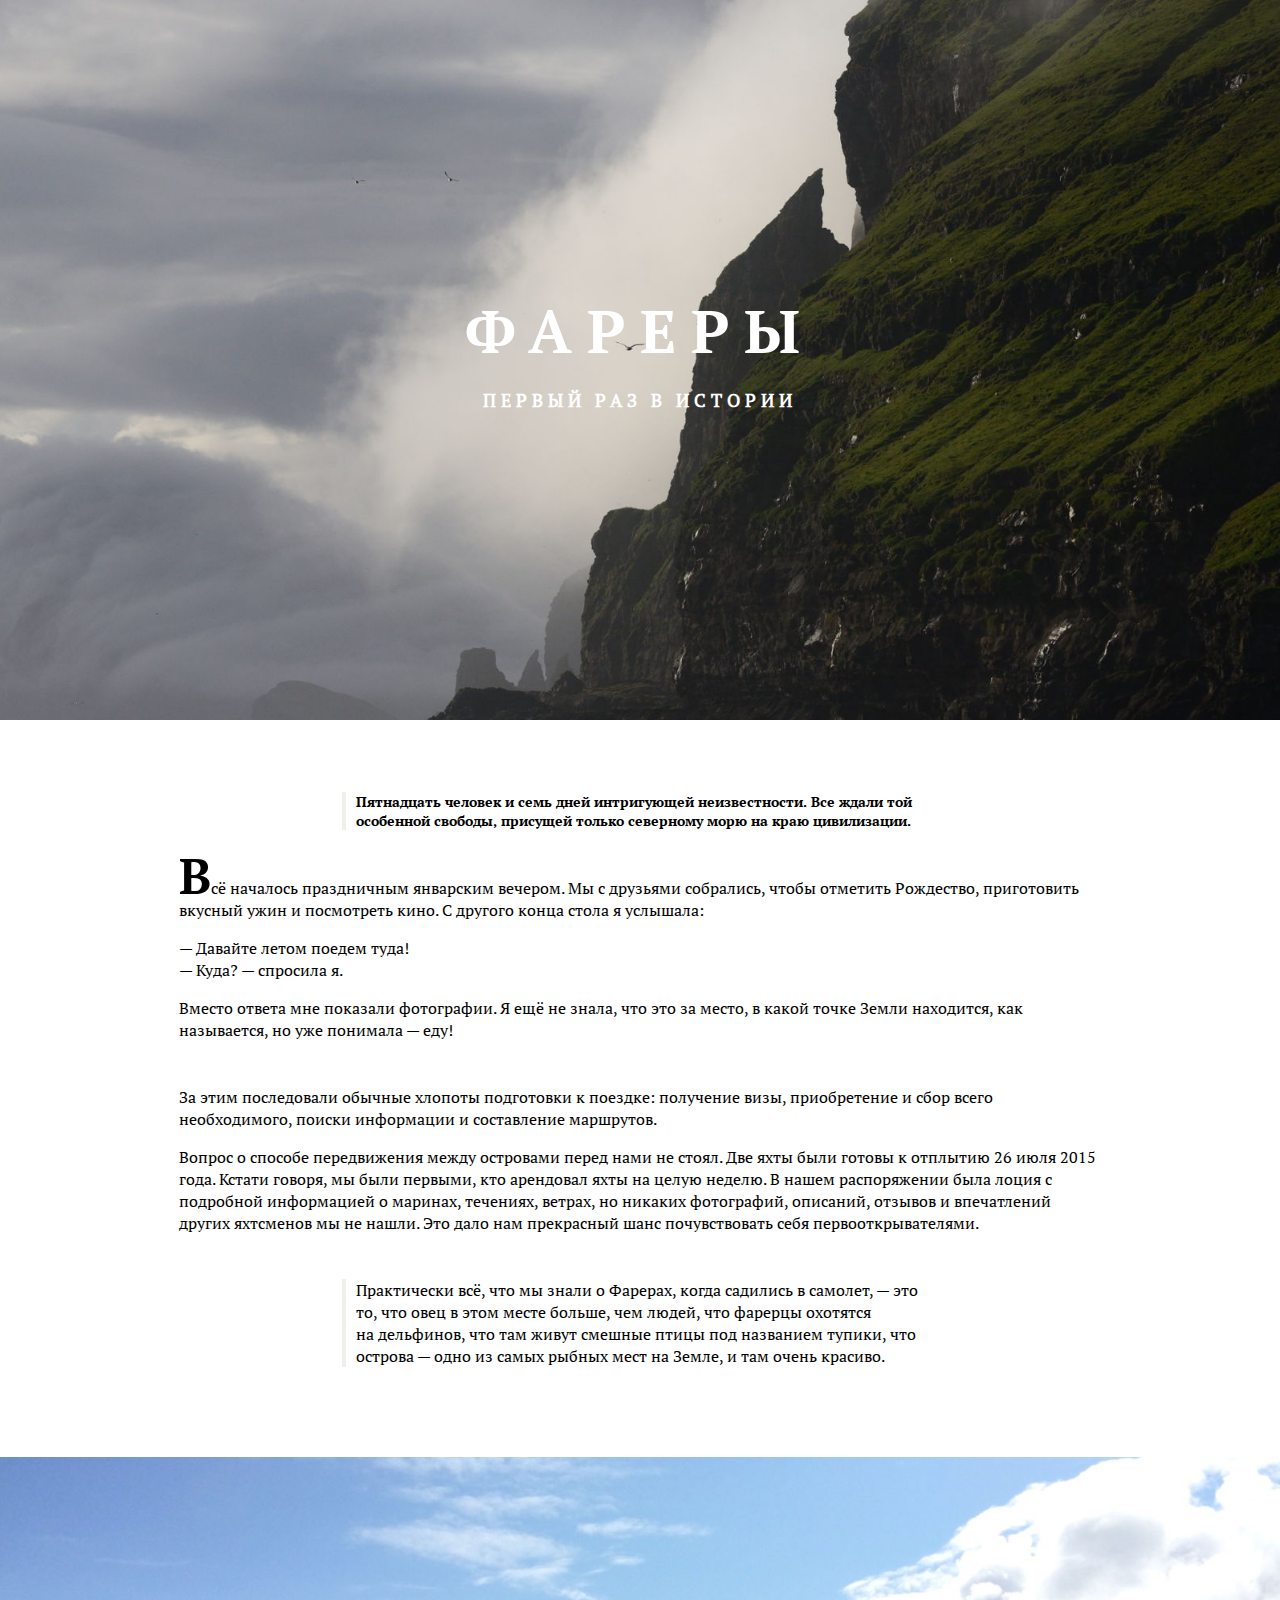
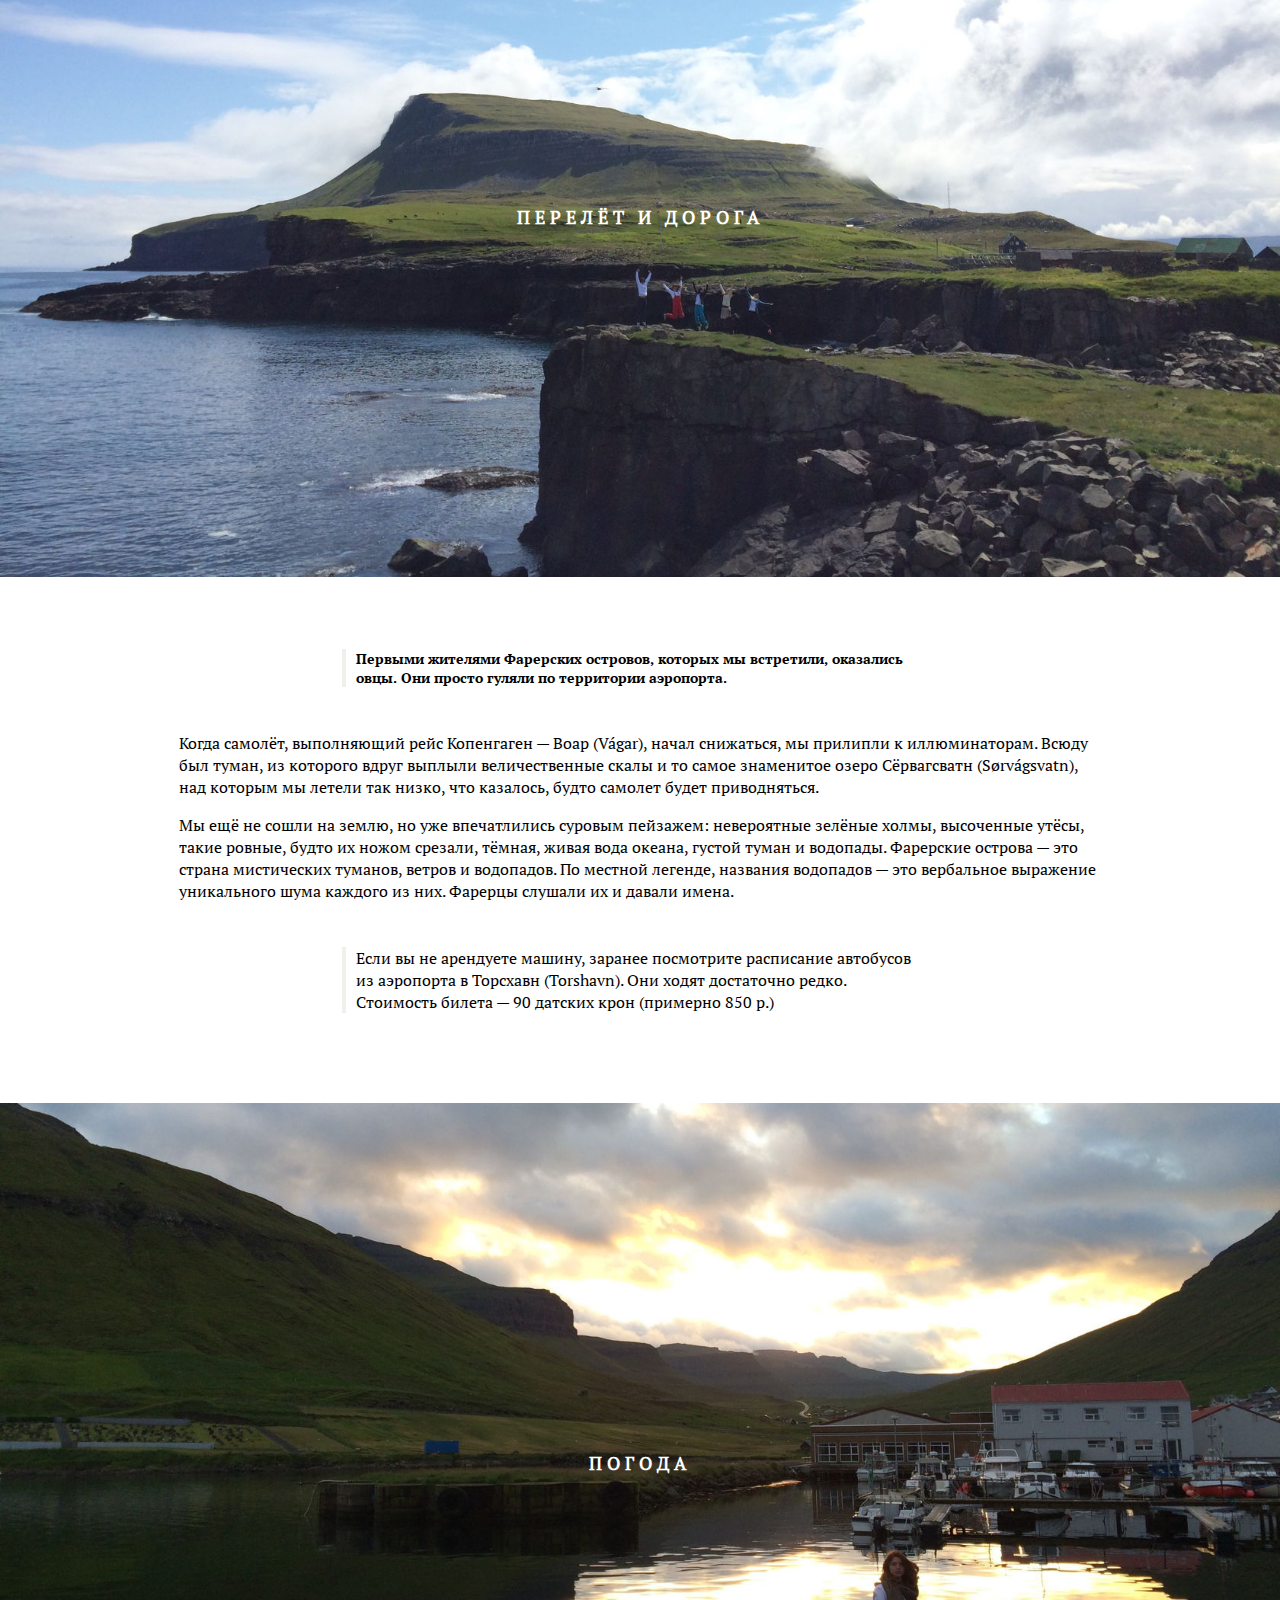
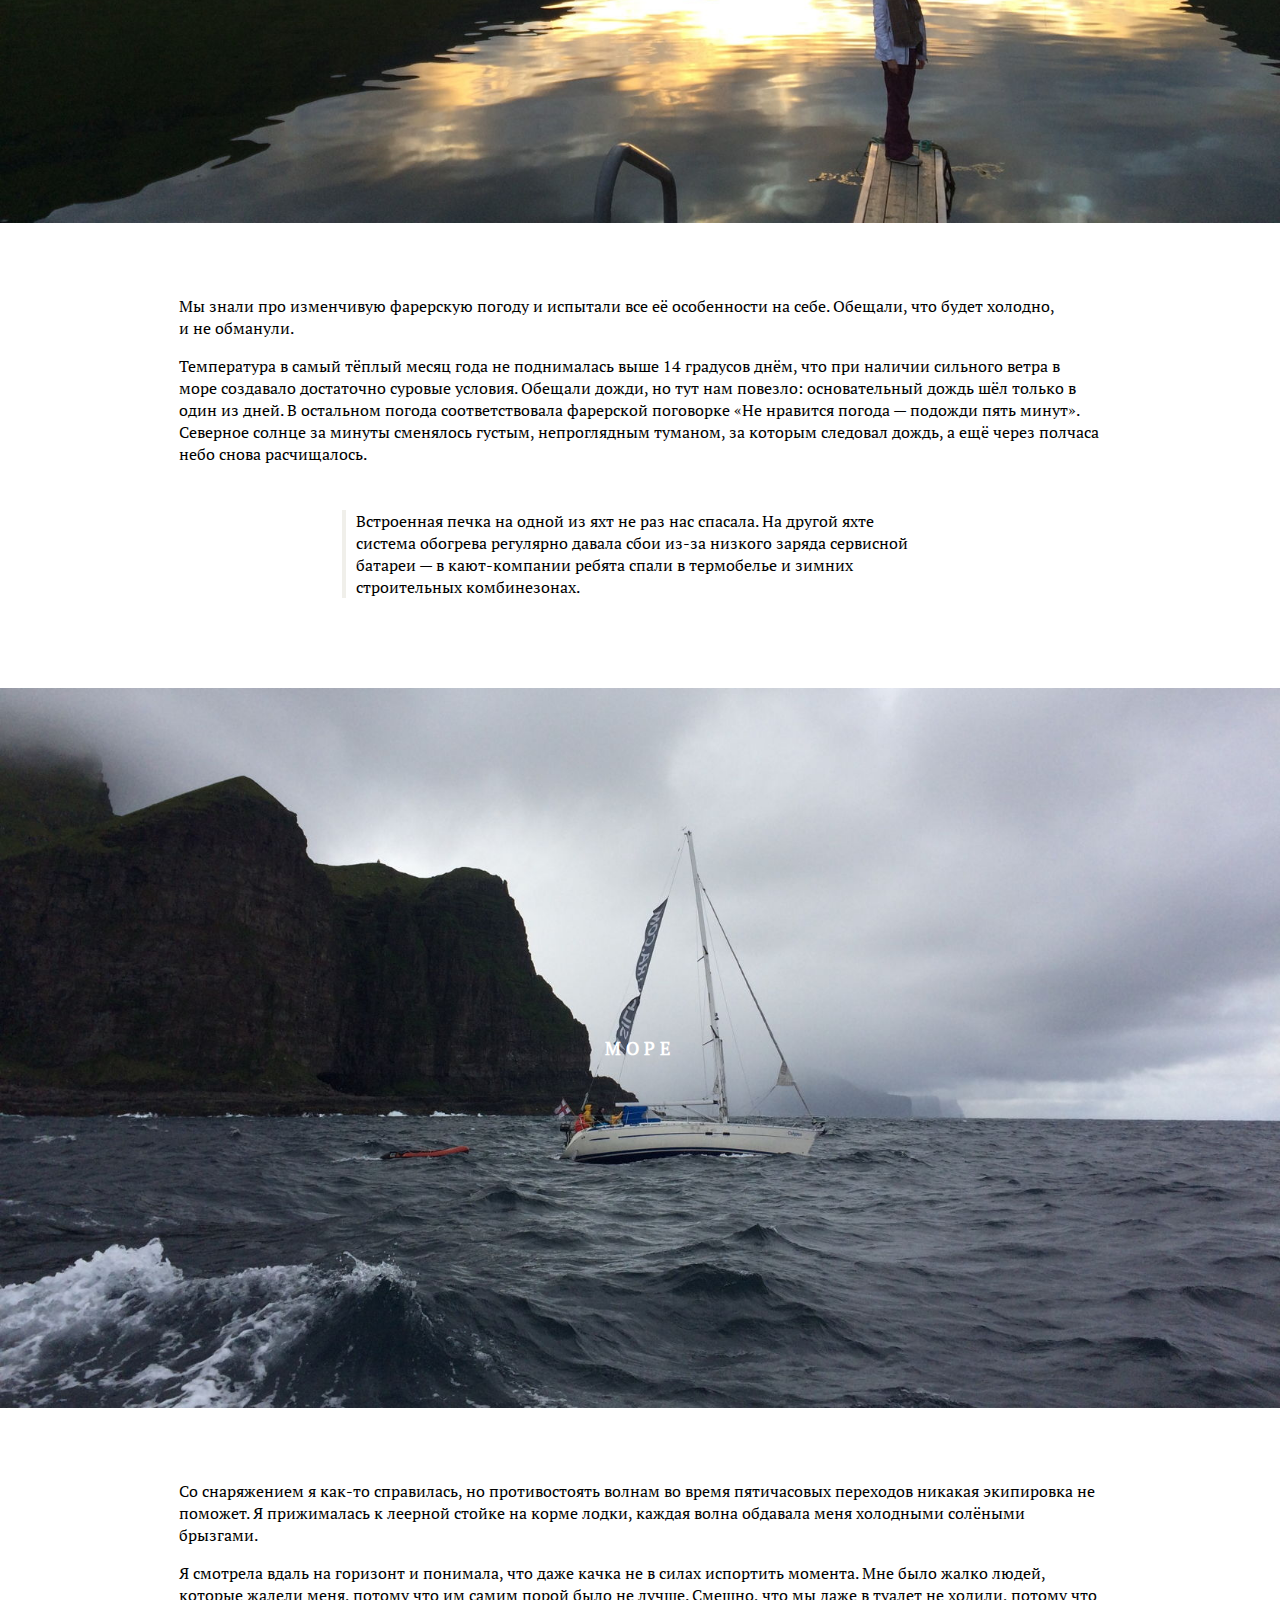
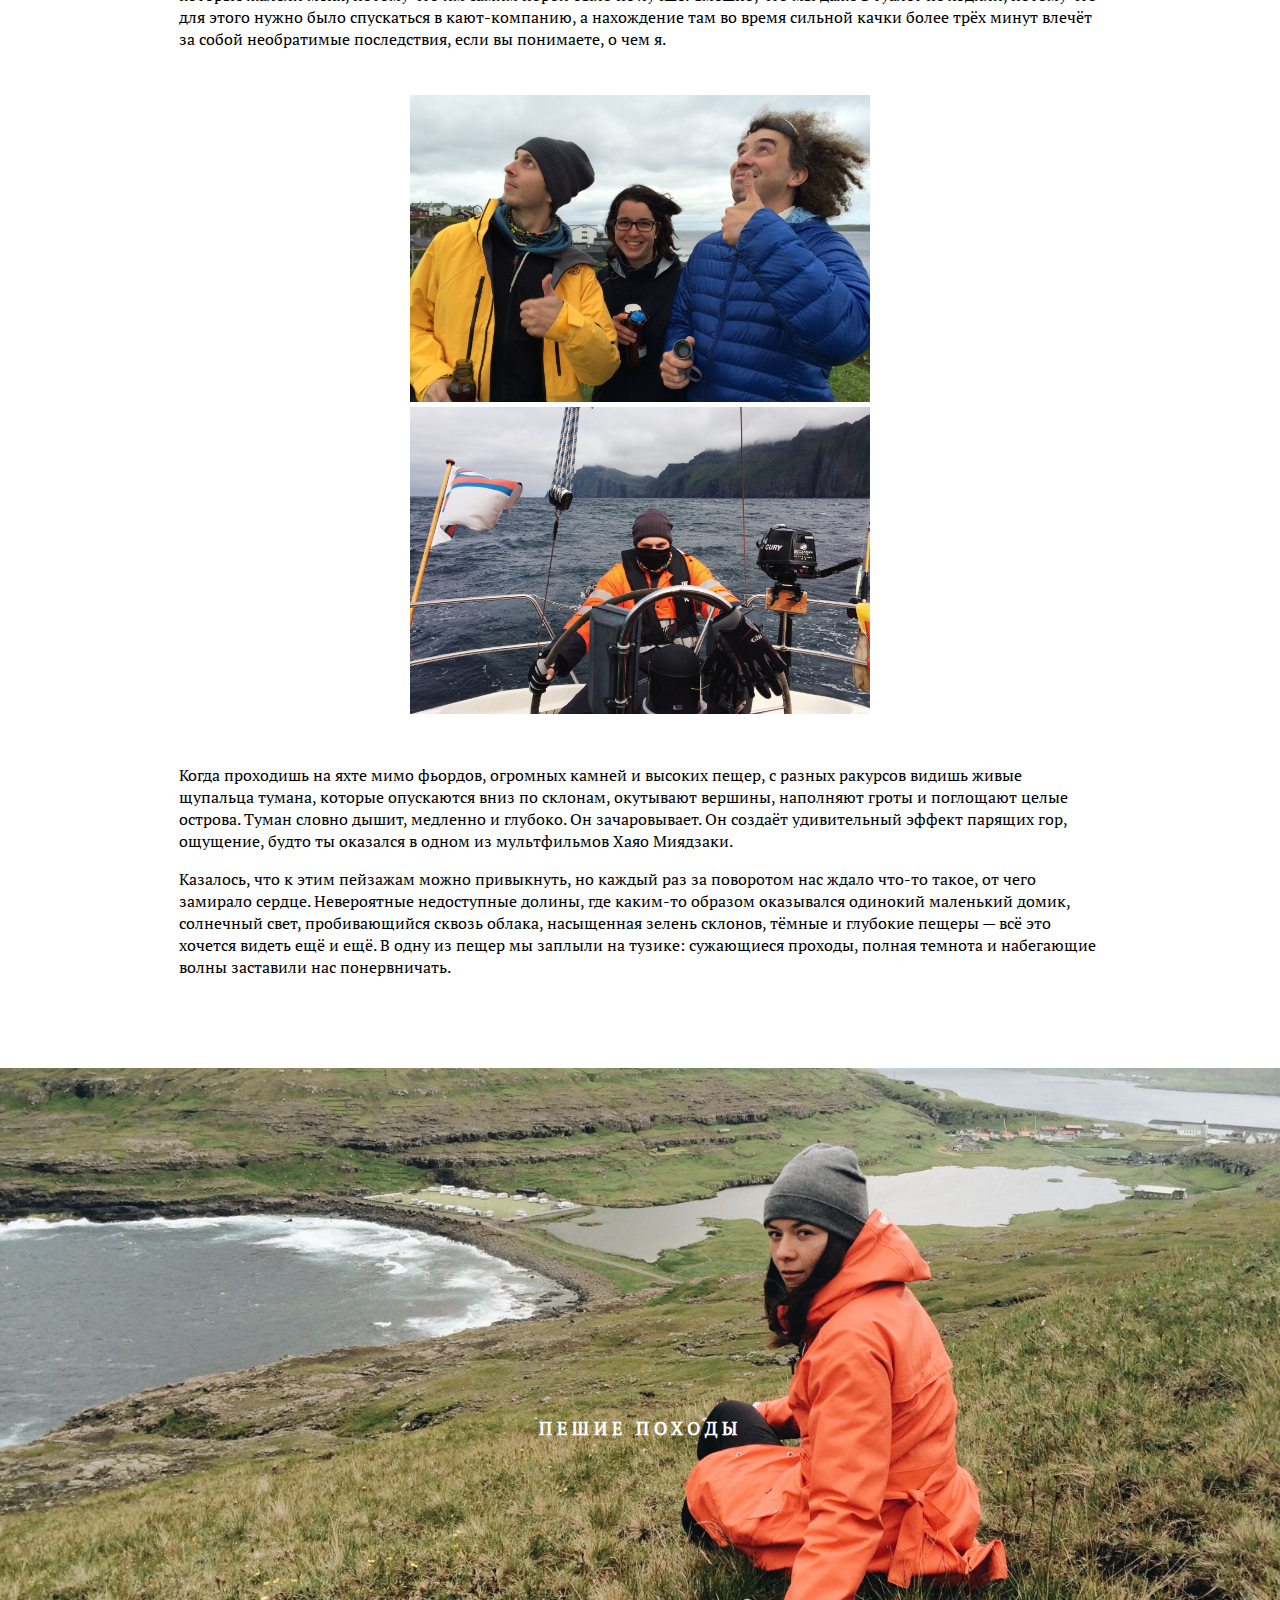
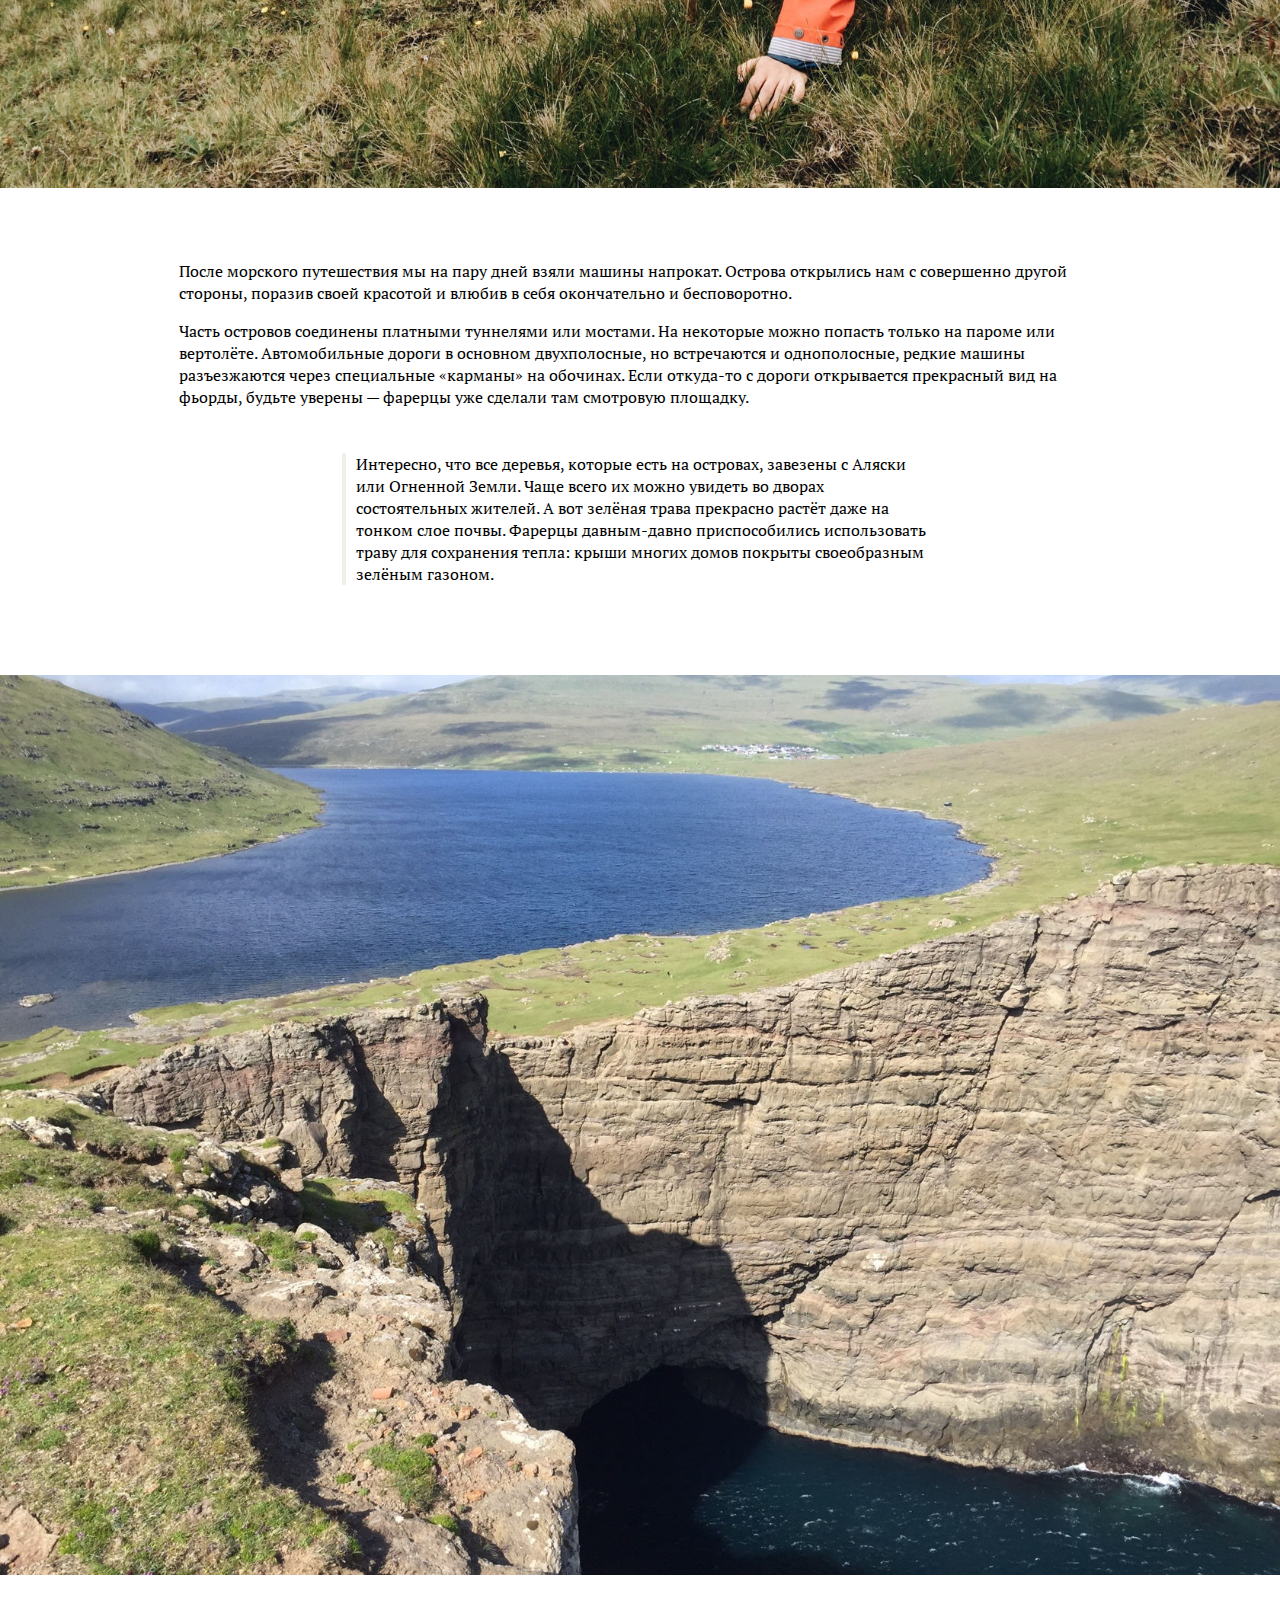
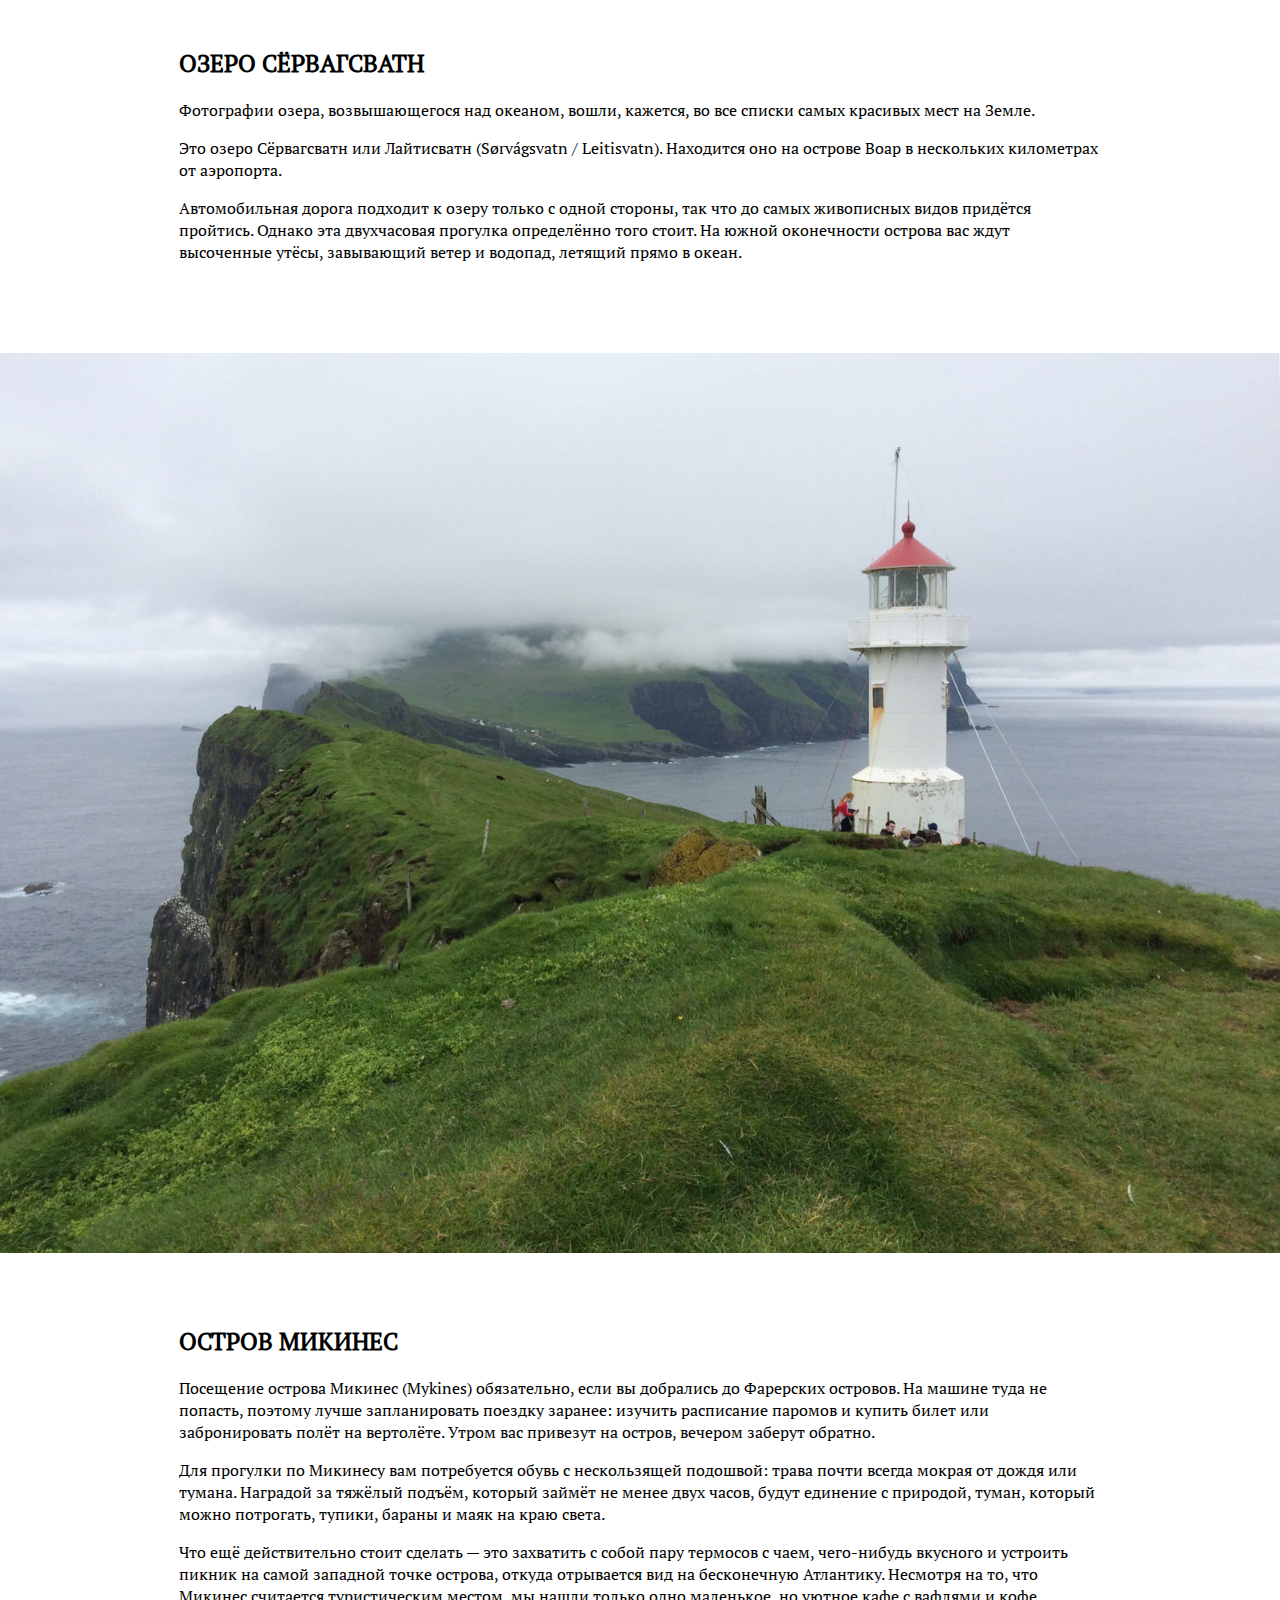
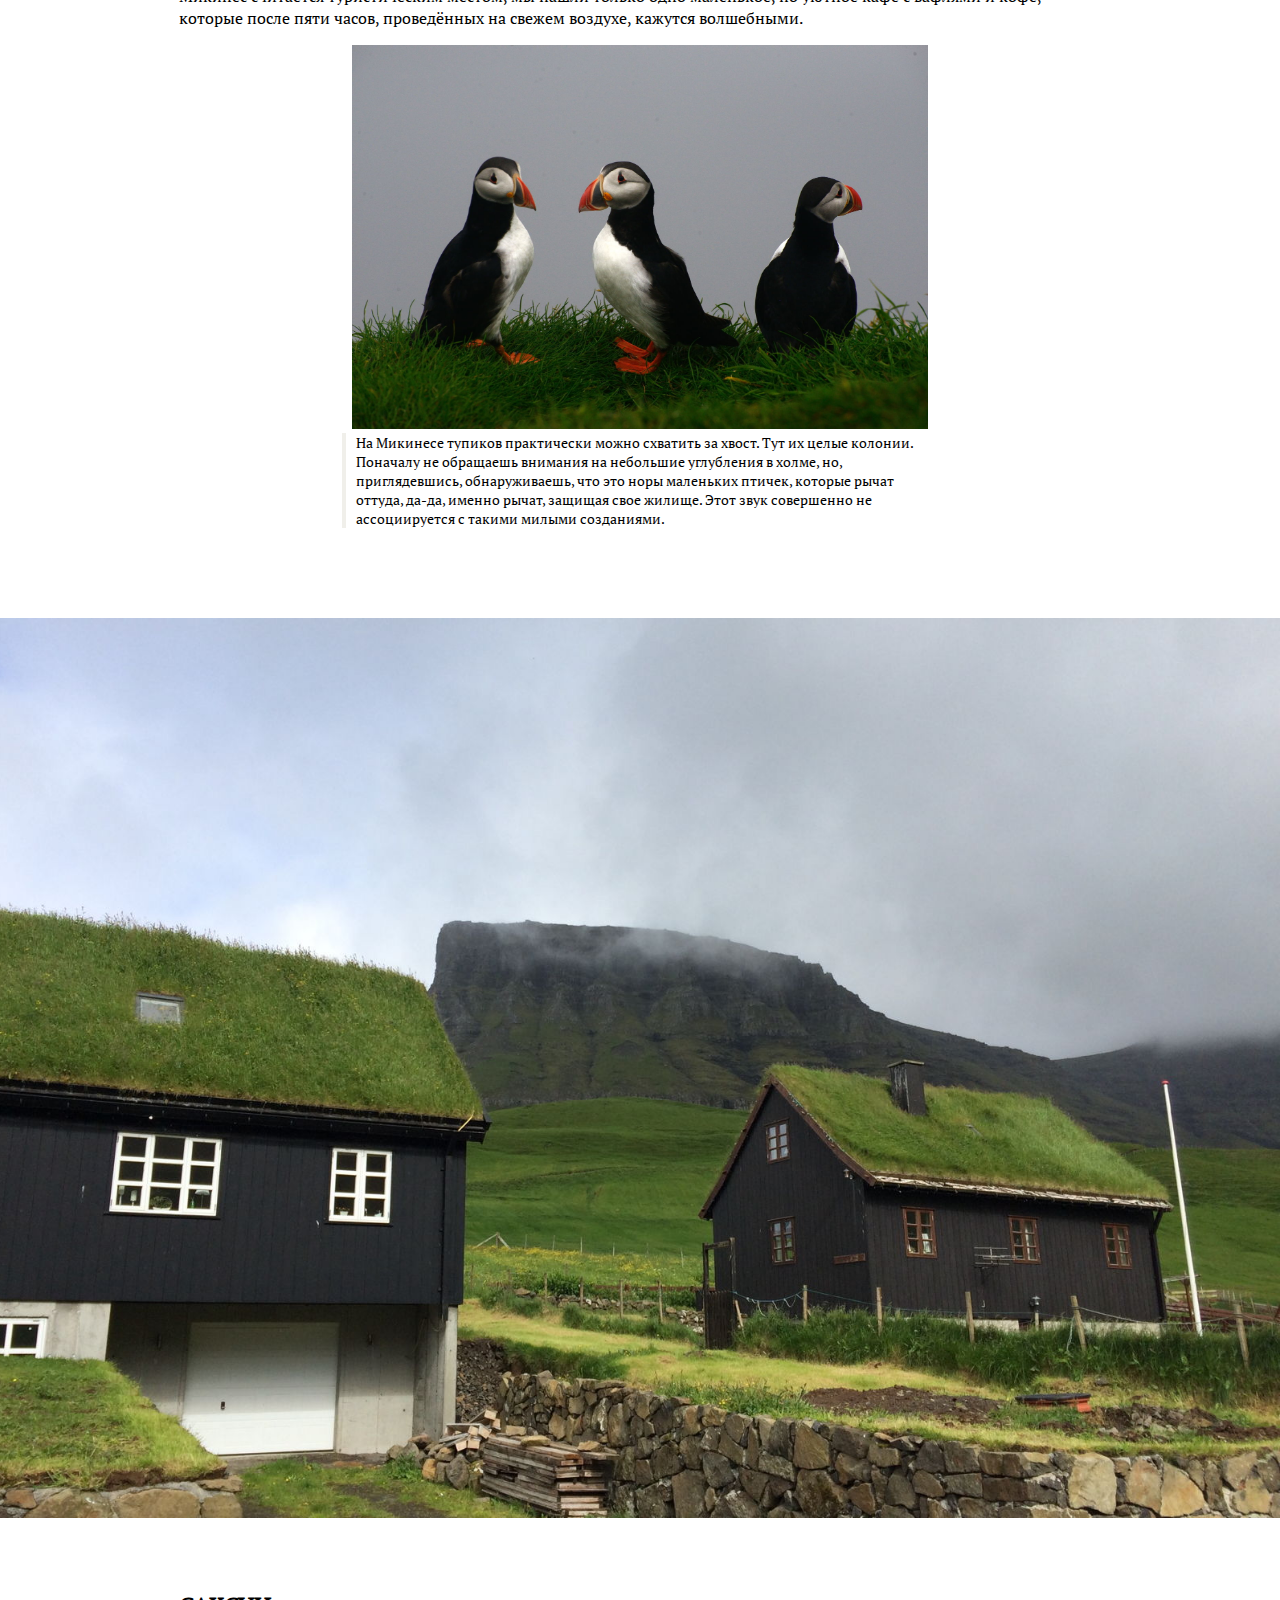
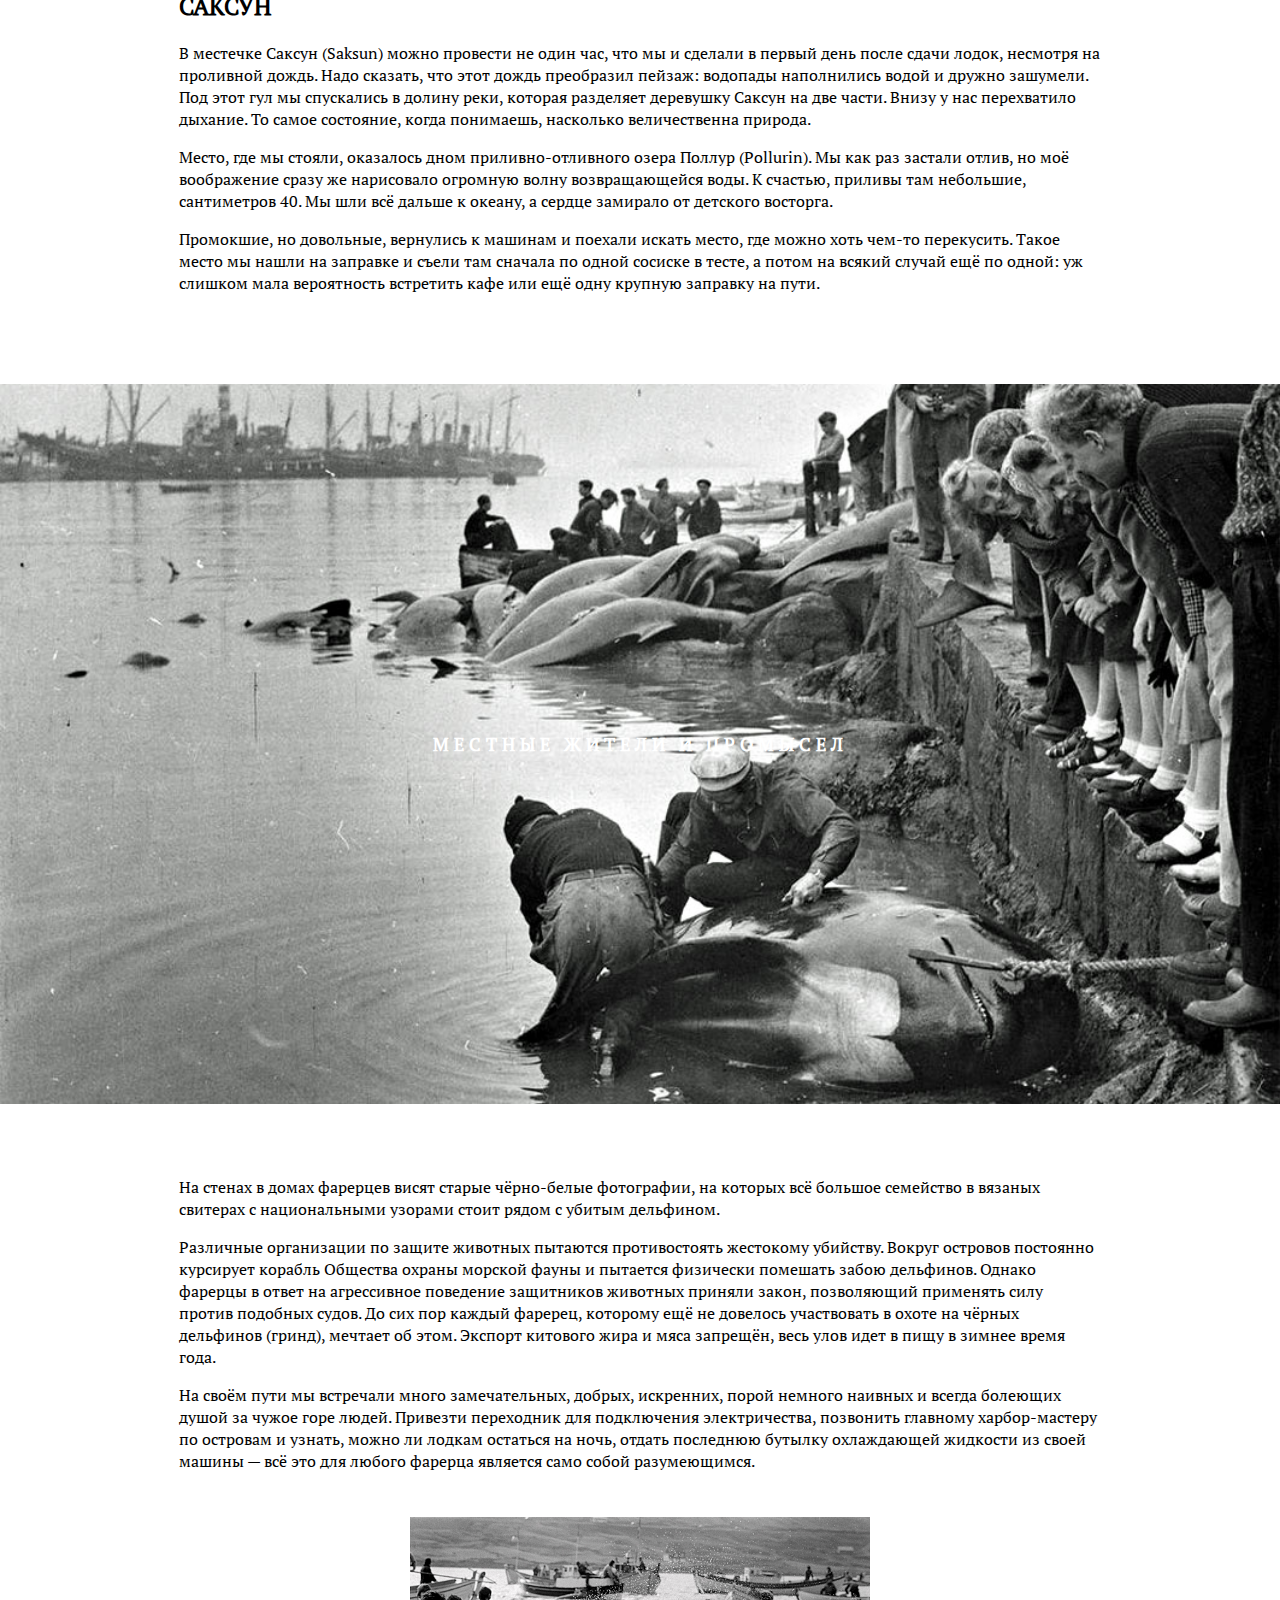
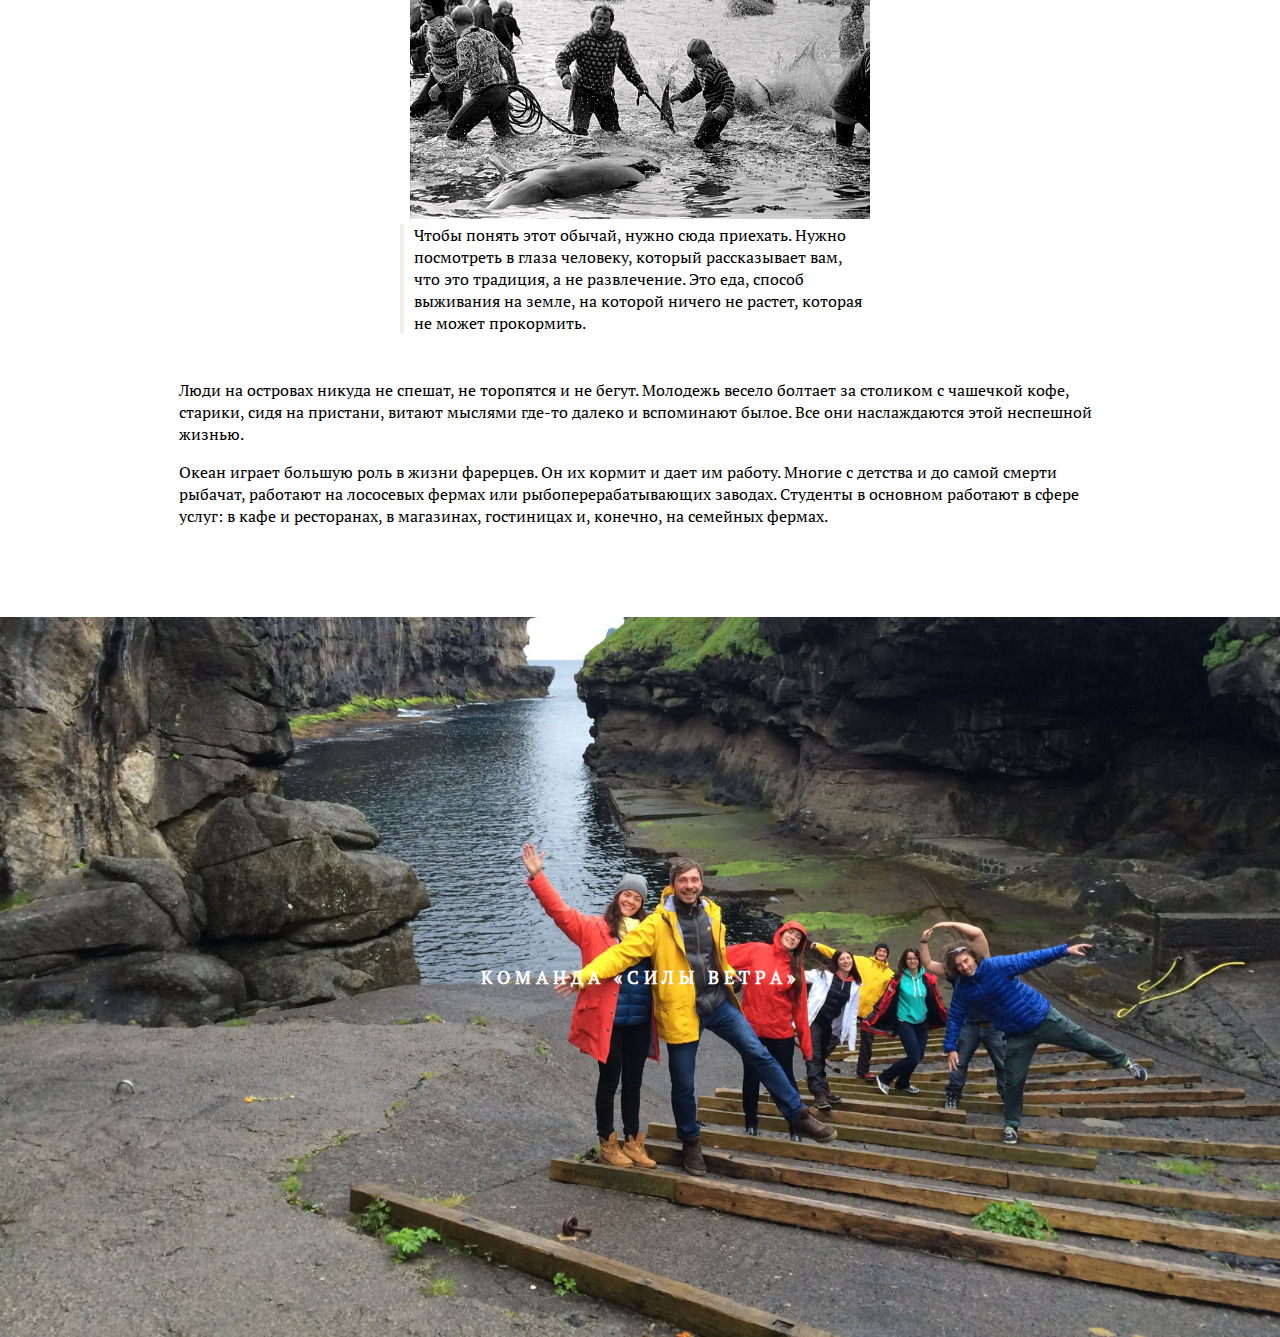
==== commit f80ded3a: "rename" ====
--- a/articles.html
+++ b/articles.html
@@ -1,369 +1,16 @@
-<html><head>
-    <meta charset="utf-8">
+<!DOCTYPE html>
+<html>
+<head>
+    <meta charset="utf-8" />
     <link rel="stylesheet" href="articles.css">
     <meta name="viewport" content="width=device-width">
     <meta name="robots" content="noindex">
 </head>
 <body>
     <div class="articles">
-		<div class="article">
-            <div class="article__header ">
-				<div class="article__header-image   image-fixed" style="background-image:url('article-images/article-1__header.jpeg')">
-				</div>
-				<div class="article-header__content">
-					<div class="article-header__middle">
-						<h1 class="article-header__content-firstText">ФАРЕРЫ</h1>  
-						<h3 class="article-header__content-secondText">ПЕРВЫЙ РАЗ В ИСТОРИИ</h3>  
-						<div class="article-header__content-footer">
-							<div class="article-header__content-link">
-								<a href=""></a>
-							</div>  
-							<div class="article-header__content-author"></div>  
-						</div>  
-					</div>
-				</div>
-			</div>
-            <div class="article__context ">
-				<div class="article__text-header hide">
-					<h2>undefined</h2>
-				</div>
-                <div class="article__feature article__feature-top  text-bold  ">
-					<div class="article__feature-text">Пятнадцать человек и семь дней интригующей неизвестности. Все ждали той особенной свободы, присущей только северному морю на краю цивилизации.</div>
-                </div>
-                <div class="article__text upFirstLetter">
-					<p>Всё началось праздничным январским вечером. Мы&nbsp;с&nbsp;друзьями собрались, чтобы отметить Рождество, приготовить вкусный ужин и&nbsp;посмотреть кино. С другого конца стола я услышала:</p><p>— Давайте летом поедем туда!<br>
-            — Куда? — спросила я.</p><p>Вместо ответа мне показали фотографии. Я ещё не знала, что&nbsp;это&nbsp;за&nbsp;место, в какой точке Земли находится, как называется, но&nbsp;уже&nbsp;понимала — еду!</p><div class="article__feature article__feature-center article__feature-center-small"></div><p>За этим последовали обычные хлопоты подготовки к поездке: получение визы, приобретение и сбор всего необходимого, поиски информации и составление маршрутов.</p><p>Вопрос о способе передвижения между островами перед нами не стоял. Две яхты были готовы к отплытию 26 июля 2015 года. Кстати говоря, мы были первыми, кто арендовал яхты на целую неделю. В нашем распоряжении была лоция с подробной информацией о&nbsp;маринах, течениях, ветрах, но никаких фотографий, описаний, отзывов и впечатлений других яхтсменов мы не нашли. Это дало нам прекрасный шанс почувствовать себя первооткрывателями.</p>
-				</div>
-				<div class="article__feature article__feature-top article__feature-top-bottom  text-bold  hide-768">
-					<div class="article__feature-text">Пятнадцать человек и семь дней интригующей неизвестности. Все ждали той особенной свободы, присущей только северному морю на краю цивилизации.</div>
-                </div>
-                <div class="article__feature article__feature-bottom ">
-					<div class="article__feature-text">Практически всё, что мы знали о&nbsp;Фарерах, когда садились в самолет, — это то, что овец в этом месте больше, чем людей, что&nbsp;фарерцы охотятся на&nbsp;дельфинов, что там живут смешные птицы под названием тупики, что острова — одно из самых рыбных мест на Земле, и&nbsp;там очень красиво.</div>
-                </div>
-            </div>
-        </div>
-    
-		<div class="article">
-            <div class="article__header ">
-				<div class="article__header-image   " style="background-image:url('article-images/article-2__header.jpeg')">
-				</div>
-				<div class="article-header__content">
-					<div class="article-header__middle">
-						<h1 class="article-header__content-firstText"></h1>  
-						<h3 class="article-header__content-secondText">ПЕРЕЛЁТ И&nbsp;ДОРОГА</h3>  
-						<div class="article-header__content-footer">
-							<div class="article-header__content-link">
-								<a href=""></a>
-							</div>  
-							<div class="article-header__content-author"></div>  
-						</div>  
-					</div>
-				</div>
-			</div>
-            <div class="article__context ">
-				<div class="article__text-header hide">
-					<h2>undefined</h2>
-				</div>
-                <div class="article__feature article__feature-top  text-bold  ">
-					<div class="article__feature-text">Первыми жителями Фарерских островов, которых мы встретили, оказались овцы. Они просто гуляли по&nbsp;территории аэропорта.</div>
-                </div>
-                <div class="article__text ">
-					<p>Когда самолёт, выполняющий рейс Копенгаген — Воар (Vágar), начал снижаться, мы прилипли к иллюминаторам. Всюду был туман, из которого вдруг выплыли величественные скалы и то самое знаменитое озеро Сёрвагсватн (Sørvágsvatn), над которым мы летели так низко, что казалось, будто самолет будет приводняться.</p><p>Мы ещё не&nbsp;сошли на землю, но уже впечатлились суровым пейзажем: невероятные зелёные холмы, высоченные утёсы, такие ровные, будто их ножом срезали, тёмная, живая вода океана, густой туман и водопады. Фарерские острова — это страна мистических туманов, ветров и водопадов. По местной легенде, названия водопадов — это вербальное выражение уникального шума каждого из них. Фарерцы слушали их и&nbsp;давали имена.</p>
-				</div>
-				<div class="article__feature article__feature-top article__feature-top-bottom  text-bold  hide-768">
-					<div class="article__feature-text">Первыми жителями Фарерских островов, которых мы встретили, оказались овцы. Они просто гуляли по&nbsp;территории аэропорта.</div>
-                </div>
-                <div class="article__feature article__feature-bottom ">
-					<div class="article__feature-text">Если вы не арендуете машину, заранее посмотрите расписание автобусов из аэропорта в Торсхавн (Torshavn). Они ходят достаточно редко. Стоимость билета — 90&nbsp;датских крон (примерно 850&nbsp;р.)</div>
-                </div>
-            </div>
-        </div>
-    
-		<div class="article">
-            <div class="article__header ">
-				<div class="article__header-image   " style="background-image:url('article-images/article-3__header.jpeg')">
-				</div>
-				<div class="article-header__content">
-					<div class="article-header__middle">
-						<h1 class="article-header__content-firstText"></h1>  
-						<h3 class="article-header__content-secondText">ПОГОДА</h3>  
-						<div class="article-header__content-footer">
-							<div class="article-header__content-link">
-								<a href=""></a>
-							</div>  
-							<div class="article-header__content-author"></div>  
-						</div>  
-					</div>
-				</div>
-			</div>
-            <div class="article__context ">
-				<div class="article__text-header hide">
-					<h2>undefined</h2>
-				</div>
-                <div class="article__feature article__feature-top   ">
-					
-                </div>
-                <div class="article__text ">
-					<p>Мы знали про изменчивую фарерскую погоду и испытали все её особенности на себе. Обещали, что будет холодно, и&nbsp;не&nbsp;обманули.</p><p>Температура в самый тёплый месяц года не поднималась выше 14 градусов днём, что при наличии сильного ветра в море создавало достаточно суровые условия. Обещали дожди, но тут нам повезло: основательный дождь шёл только в один из дней. В остальном погода соответствовала фарерской поговорке «Не нравится погода — подожди пять минут». Северное солнце за минуты сменялось густым, непроглядным туманом, за которым следовал дождь, а ещё через полчаса небо снова расчищалось.</p>
-				</div>
-				<div class="article__feature article__feature-top article__feature-top-bottom   hide-768">
-					
-                </div>
-                <div class="article__feature article__feature-bottom ">
-					<div class="article__feature-text">Встроенная печка на одной из яхт не раз нас спасала. На другой яхте система обогрева регулярно давала сбои из-за низкого заряда сервисной батареи — в кают-компании ребята спали в термобелье и зимних строительных комбинезонах.</div>
-                </div>
-            </div>
-        </div>
-    
-		<div class="article">
-            <div class="article__header ">
-				<div class="article__header-image   " style="background-image:url('article-images/article-4__header.jpeg')">
-				</div>
-				<div class="article-header__content">
-					<div class="article-header__middle">
-						<h1 class="article-header__content-firstText"></h1>  
-						<h3 class="article-header__content-secondText">МОРЕ</h3>  
-						<div class="article-header__content-footer">
-							<div class="article-header__content-link">
-								<a href=""></a>
-							</div>  
-							<div class="article-header__content-author"></div>  
-						</div>  
-					</div>
-				</div>
-			</div>
-            <div class="article__context ">
-				<div class="article__text-header hide">
-					<h2>undefined</h2>
-				</div>
-                <div class="article__feature article__feature-top   hide-768 ">
-					<img class="article__feature-image" srcset="article-images/article-4__featureTop-1.jpeg"><img class="article__feature-image" srcset="article-images/article-4__featureTop-2.jpeg">
-                </div>
-                <div class="article__text ">
-					<p>Со снаряжением я как-то справилась, но противостоять волнам во время пятичасовых переходов никакая экипировка не поможет. Я прижималась к леерной стойке на корме лодки, каждая волна обдавала меня холодными солёными брызгами.</p><p>Я смотрела вдаль на горизонт и понимала, что даже качка не в силах испортить момента. Мне было жалко людей, которые жалели меня, потому что им самим порой было не лучше. Смешно, что мы даже в туалет не ходили, потому что для этого нужно было спускаться в кают-компанию, а нахождение там во время сильной качки более трёх минут влечёт за собой необратимые последствия, если вы понимаете, о чем я.</p><div class="article__feature article__feature-center article__feature-center-small"><img class="article__feature-image" srcset="article-images/article-4__featureTop-1.jpeg"><img class="article__feature-image" srcset="article-images/article-4__featureTop-2.jpeg"></div><p>Когда проходишь на яхте мимо фьордов, огромных камней и высоких пещер, с разных ракурсов видишь живые щупальца тумана, которые опускаются вниз по склонам, окутывают вершины, наполняют гроты и поглощают целые острова. Туман словно дышит, медленно и глубоко. Он зачаровывает. Он создаёт удивительный эффект парящих гор, ощущение, будто ты оказался в одном из мультфильмов Хаяо Миядзаки.</p><p>Казалось, что к этим пейзажам можно привыкнуть, но каждый раз за поворотом нас ждало что-то такое, от чего замирало сердце. Невероятные недоступные долины, где каким-то образом оказывался одинокий маленький домик, солнечный свет, пробивающийся сквозь облака, насыщенная зелень склонов, тёмные и глубокие пещеры — всё это хочется видеть ещё и ещё. В одну из пещер мы заплыли на тузике: сужающиеся проходы, полная темнота и набегающие волны заставили нас понервничать.</p>
-				</div>
-				<div class="article__feature article__feature-top article__feature-top-bottom   hide-768 hide-768">
-					<img class="article__feature-image" srcset="article-images/article-4__featureTop-1.jpeg"><img class="article__feature-image" srcset="article-images/article-4__featureTop-2.jpeg">
-                </div>
-                <div class="article__feature article__feature-bottom  hide-768">
-					<div class="article__feature-text">Меня удивил и поразил океан. Его воды полны невидимой жизни и силы. Иногда становилось не по себе от&nbsp;ощущения, что мы здесь с ним один на&nbsp;один.</div>
-                </div>
-            </div>
-        </div>
-    
-		<div class="article">
-            <div class="article__header ">
-				<div class="article__header-image   " style="background-image:url('article-images/article-5__header.jpeg')">
-				</div>
-				<div class="article-header__content">
-					<div class="article-header__middle">
-						<h1 class="article-header__content-firstText"></h1>  
-						<h3 class="article-header__content-secondText">ПЕШИЕ ПОХОДЫ</h3>  
-						<div class="article-header__content-footer">
-							<div class="article-header__content-link">
-								<a href=""></a>
-							</div>  
-							<div class="article-header__content-author"></div>  
-						</div>  
-					</div>
-				</div>
-			</div>
-            <div class="article__context ">
-				<div class="article__text-header hide">
-					<h2>undefined</h2>
-				</div>
-                <div class="article__feature article__feature-top   ">
-					
-                </div>
-                <div class="article__text ">
-					<p>После морского путешествия мы на пару дней взяли машины напрокат. Острова открылись нам с совершенно другой стороны, поразив своей красотой и влюбив в себя окончательно и бесповоротно.</p><p>Часть островов соединены платными туннелями или мостами. На некоторые можно попасть только на пароме или вертолёте. Автомобильные дороги в основном двухполосные, но встречаются и однополосные, редкие машины разъезжаются через специальные «карманы» на обочинах. Если откуда-то с дороги открывается прекрасный вид на фьорды, будьте уверены — фарерцы уже сделали там смотровую площадку.</p>
-				</div>
-				<div class="article__feature article__feature-top article__feature-top-bottom   hide-768">
-					
-                </div>
-                <div class="article__feature article__feature-bottom ">
-					<div class="article__feature-text">Интересно, что все деревья, которые есть на островах, завезены с Аляски или Огненной Земли. Чаще всего их можно увидеть во дворах состоятельных жителей. А вот зелёная трава прекрасно растёт даже на тонком слое почвы. Фарерцы давным-давно приспособились использовать траву для сохранения тепла: крыши многих домов покрыты своеобразным зелёным газоном.</div>
-                </div>
-            </div>
-        </div>
-    
-		<div class="article">
-            <div class="article__header article__header-w100">
-				<div class="article__header-image  article__header-w100 " style="background-image:url('article-images/article-6__header.jpeg')">
-				</div>
-				<div class="article-header__content">
-					<div class="article-header__middle">
-						<h1 class="article-header__content-firstText"></h1>  
-						<h3 class="article-header__content-secondText"></h3>  
-						<div class="article-header__content-footer">
-							<div class="article-header__content-link">
-								<a href=""></a>
-							</div>  
-							<div class="article-header__content-author"></div>  
-						</div>  
-					</div>
-				</div>
-			</div>
-            <div class="article__context ">
-				<div class="article__text-header ">
-					<h2>ОЗЕРО СЁРВАГСВАТН</h2>
-				</div>
-                <div class="article__feature article__feature-top   hide-768">
-					
-                </div>
-                <div class="article__text ">
-					<p>Фотографии озера, возвышающегося над океаном, вошли, кажется, во все списки самых красивых мест на Земле.</p><p>Это озеро Сёрвагсватн или Лайтисватн (Sørvágsvatn / Leitisvatn). Находится оно на острове Воар в нескольких километрах от аэропорта.</p><p>Автомобильная дорога подходит к озеру только с одной стороны, так что до самых живописных видов придётся пройтись. Однако эта двухчасовая прогулка определённо того стоит. На южной оконечности острова вас ждут высоченные утёсы, завывающий ветер и водопад, летящий прямо в океан.</p>
-				</div>
-				<div class="article__feature article__feature-top article__feature-top-bottom   ">
-					
-                </div>
-                <div class="article__feature article__feature-bottom ">
-					
-                </div>
-            </div>
-        </div>
-    
-		<div class="article">
-            <div class="article__header article__header-w100">
-				<div class="article__header-image  article__header-w100 " style="background-image:url('article-images/article-7__header.jpeg')">
-				</div>
-				<div class="article-header__content">
-					<div class="article-header__middle">
-						<h1 class="article-header__content-firstText"></h1>  
-						<h3 class="article-header__content-secondText"></h3>  
-						<div class="article-header__content-footer">
-							<div class="article-header__content-link">
-								<a href=""></a>
-							</div>  
-							<div class="article-header__content-author"></div>  
-						</div>  
-					</div>
-				</div>
-			</div>
-            <div class="article__context ">
-				<div class="article__text-header ">
-					<h2>ОСТРОВ МИКИНЕС</h2>
-				</div>
-                <div class="article__feature article__feature-top  text-small  hide-768">
-					<img class="article__feature-image" srcset="article-images/article-7__featureTop-1.jpeg"><div class="article__feature-text">На Микинесе тупиков практически можно схватить за хвост. Тут их целые колонии. Поначалу не обращаешь внимания на небольшие углубления в холме, но, приглядевшись, обнаруживаешь, что это норы маленьких птичек, которые рычат оттуда, да-да, именно рычат, защищая свое жилище. Этот звук совершенно не ассоциируется с такими милыми созданиями.</div>
-                </div>
-                <div class="article__text ">
-					<p>Посещение острова Микинес (Mykines) обязательно, если вы добрались до Фарерских островов. На машине туда не попасть, поэтому лучше запланировать поездку заранее: изучить расписание паромов и купить билет или забронировать полёт на вертолёте. Утром вас привезут на остров, вечером заберут обратно.</p><p>Для прогулки по Микинесу вам потребуется обувь с нескользящей подошвой: трава почти всегда мокрая от дождя или тумана. Наградой за тяжёлый подъём, который займёт не менее двух часов, будут единение с природой, туман, который можно потрогать, тупики, бараны и маяк на краю света.</p><p>Что ещё действительно стоит сделать — это захватить с собой пару термосов с чаем, чего-нибудь вкусного и устроить пикник на самой западной точке острова, откуда отрывается вид на бесконечную Атлантику. Несмотря на то, что Микинес считается туристическим местом, мы нашли только одно маленькое, но уютное кафе с вафлями и кофе, которые после пяти часов, проведённых на свежем воздухе, кажутся волшебными.</p>
-				</div>
-				<div class="article__feature article__feature-top article__feature-top-bottom  text-small  ">
-					<img class="article__feature-image" srcset="article-images/article-7__featureTop-1.jpeg"><div class="article__feature-text">На Микинесе тупиков практически можно схватить за хвост. Тут их целые колонии. Поначалу не обращаешь внимания на небольшие углубления в холме, но, приглядевшись, обнаруживаешь, что это норы маленьких птичек, которые рычат оттуда, да-да, именно рычат, защищая свое жилище. Этот звук совершенно не ассоциируется с такими милыми созданиями.</div>
-                </div>
-                <div class="article__feature article__feature-bottom ">
-					
-                </div>
-            </div>
-        </div>
-    
-		<div class="article">
-            <div class="article__header article__header-w100">
-				<div class="article__header-image  article__header-w100 " style="background-image:url('article-images/article-8__header.jpeg')">
-				</div>
-				<div class="article-header__content">
-					<div class="article-header__middle">
-						<h1 class="article-header__content-firstText"></h1>  
-						<h3 class="article-header__content-secondText"></h3>  
-						<div class="article-header__content-footer">
-							<div class="article-header__content-link">
-								<a href=""></a>
-							</div>  
-							<div class="article-header__content-author"></div>  
-						</div>  
-					</div>
-				</div>
-			</div>
-            <div class="article__context ">
-				<div class="article__text-header ">
-					<h2>САКСУН</h2>
-				</div>
-                <div class="article__feature article__feature-top   hide-768">
-					
-                </div>
-                <div class="article__text ">
-					<p>В местечке Саксун (Saksun) можно провести не один час, что мы и сделали в первый день после сдачи лодок, несмотря на проливной дождь. Надо сказать, что этот дождь преобразил пейзаж: водопады наполнились водой и дружно зашумели. Под этот гул мы спускались в долину реки, которая разделяет деревушку Саксун на две части. Внизу у нас перехватило дыхание. То самое состояние, когда понимаешь, насколько величественна природа.</p><p>Место, где мы стояли, оказалось дном приливно-отливного озера Поллур (Pollurin). Мы как раз застали отлив, но моё воображение сразу же нарисовало огромную волну возвращающейся воды. К счастью, приливы там небольшие, сантиметров 40. Мы шли всё дальше к океану, а сердце замирало от детского восторга.</p><p>Промокшие, но довольные, вернулись к машинам и поехали искать место, где можно хоть чем-то перекусить. Такое место мы нашли на заправке и съели там сначала по одной сосиске в тесте, а потом на всякий случай ещё по одной: уж слишком мала вероятность встретить кафе или ещё одну крупную заправку на пути.</p>
-				</div>
-				<div class="article__feature article__feature-top article__feature-top-bottom   ">
-					
-                </div>
-                <div class="article__feature article__feature-bottom ">
-					
-                </div>
-            </div>
-        </div>
-    
-		<div class="article">
-            <div class="article__header ">
-				<div class="article__header-image   " style="background-image:url('article-images/article-9__header.jpeg')">
-				</div>
-				<div class="article-header__content">
-					<div class="article-header__middle">
-						<h1 class="article-header__content-firstText"></h1>  
-						<h3 class="article-header__content-secondText">МЕСТНЫЕ ЖИТЕЛИ И ПРОМЫСЕЛ</h3>  
-						<div class="article-header__content-footer">
-							<div class="article-header__content-link">
-								<a href=""></a>
-							</div>  
-							<div class="article-header__content-author"></div>  
-						</div>  
-					</div>
-				</div>
-			</div>
-            <div class="article__context ">
-				<div class="article__text-header hide">
-					<h2></h2>
-				</div>
-                <div class="article__feature article__feature-top  text-small  hide-768 ">
-					<img class="article__feature-image" srcset="article-images/article-9__featureTop-1.jpeg"><div class="article__feature-text">Чтобы понять этот обычай, нужно сюда приехать. Нужно посмотреть в глаза человеку, который рассказывает вам, что это традиция, а не развлечение. Это еда, способ выживания на земле, на которой ничего не растет, которая не может прокормить.</div>
-                </div>
-                <div class="article__text ">
-					<p>На стенах в домах фарерцев висят старые чёрно-белые фотографии, на которых всё большое семейство в вязаных свитерах с национальными узорами стоит рядом с убитым дельфином.</p><p>Различные организации по защите животных пытаются противостоять жестокому убийству. Вокруг островов постоянно курсирует корабль Общества охраны морской фауны и пытается физически помешать забою дельфинов. Однако фарерцы в ответ на агрессивное поведение защитников животных приняли закон, позволяющий применять силу против подобных судов. До сих пор каждый фаререц, которому ещё не довелось участвовать в охоте на чёрных дельфинов (гринд), мечтает об этом. Экспорт китового жира и мяса запрещён, весь улов идет в пищу в зимнее время года.</p><p>На своём пути мы встречали много замечательных, добрых, искренних, порой немного наивных и всегда болеющих душой за чужое горе людей. Привезти переходник для подключения электричества, позвонить главному харбор-мастеру по островам и узнать, можно ли лодкам остаться на ночь, отдать последнюю бутылку охлаждающей жидкости из своей машины — всё это для любого фарерца является само собой разумеющимся.</p><div class="article__feature article__feature-center article__feature-center-small"><img class="article__feature-image" srcset="article-images/article-9__featureTop-1.jpeg"><div class="article__feature-text">Чтобы понять этот обычай, нужно сюда приехать. Нужно посмотреть в глаза человеку, который рассказывает вам, что это традиция, а не развлечение. Это еда, способ выживания на земле, на которой ничего не растет, которая не может прокормить.</div></div><p>Люди на островах никуда не спешат, не торопятся и не бегут. Молодежь весело болтает за столиком с чашечкой кофе, старики, сидя на пристани, витают мыслями где-то далеко и вспоминают былое. Все они наслаждаются этой неспешной жизнью.</p><p>Океан играет большую роль в жизни фарерцев. Он их кормит и дает им работу. Многие с детства и до самой смерти рыбачат, работают на лососевых фермах или рыбоперерабатывающих заводах. Студенты в основном работают в сфере услуг: в кафе и ресторанах, в магазинах, гостиницах и, конечно, на семейных фермах.</p>
-				</div>
-				<div class="article__feature article__feature-top article__feature-top-bottom  text-small  hide-768 hide-768">
-					<img class="article__feature-image" srcset="article-images/article-9__featureTop-1.jpeg"><div class="article__feature-text">Чтобы понять этот обычай, нужно сюда приехать. Нужно посмотреть в глаза человеку, который рассказывает вам, что это традиция, а не развлечение. Это еда, способ выживания на земле, на которой ничего не растет, которая не может прокормить.</div>
-                </div>
-                <div class="article__feature article__feature-bottom  hide-768">
-					<div class="article__feature-text">Фарерцы — удивительные, волшебные люди. Они не знают обмана, не понимают сарказма. Их дома, как и сердца, всегда открыты.</div>
-                </div>
-            </div>
-        </div>
-    
-		<div class="article">
-            <div class="article__header ">
-				<div class="article__header-image   " style="background-image:url('article-images/article-10__header.jpeg')">
-				</div>
-				<div class="article-header__content">
-					<div class="article-header__middle">
-						<h1 class="article-header__content-firstText"></h1>  
-						<h3 class="article-header__content-secondText">КОМАНДА «СИЛЫ ВЕТРА»</h3>  
-						<div class="article-header__content-footer">
-							<div class="article-header__content-link">
-								<a href=""></a>
-							</div>  
-							<div class="article-header__content-author"></div>  
-						</div>  
-					</div>
-				</div>
-			</div>
-            <div class="article__context hide">
-				<div class="article__text-header hide">
-					<h2>undefined</h2>
-				</div>
-                <div class="article__feature article__feature-top   ">
-					
-                </div>
-                <div class="article__text ">
-					
-				</div>
-				<div class="article__feature article__feature-top article__feature-top-bottom   hide-768">
-					
-                </div>
-                <div class="article__feature article__feature-bottom ">
-					
-                </div>
-            </div>
-        </div>
-    </div>+        
+    </div>
+    <script type="text/javascript" src="render.js"></script>
+</body>
+</html>
+    